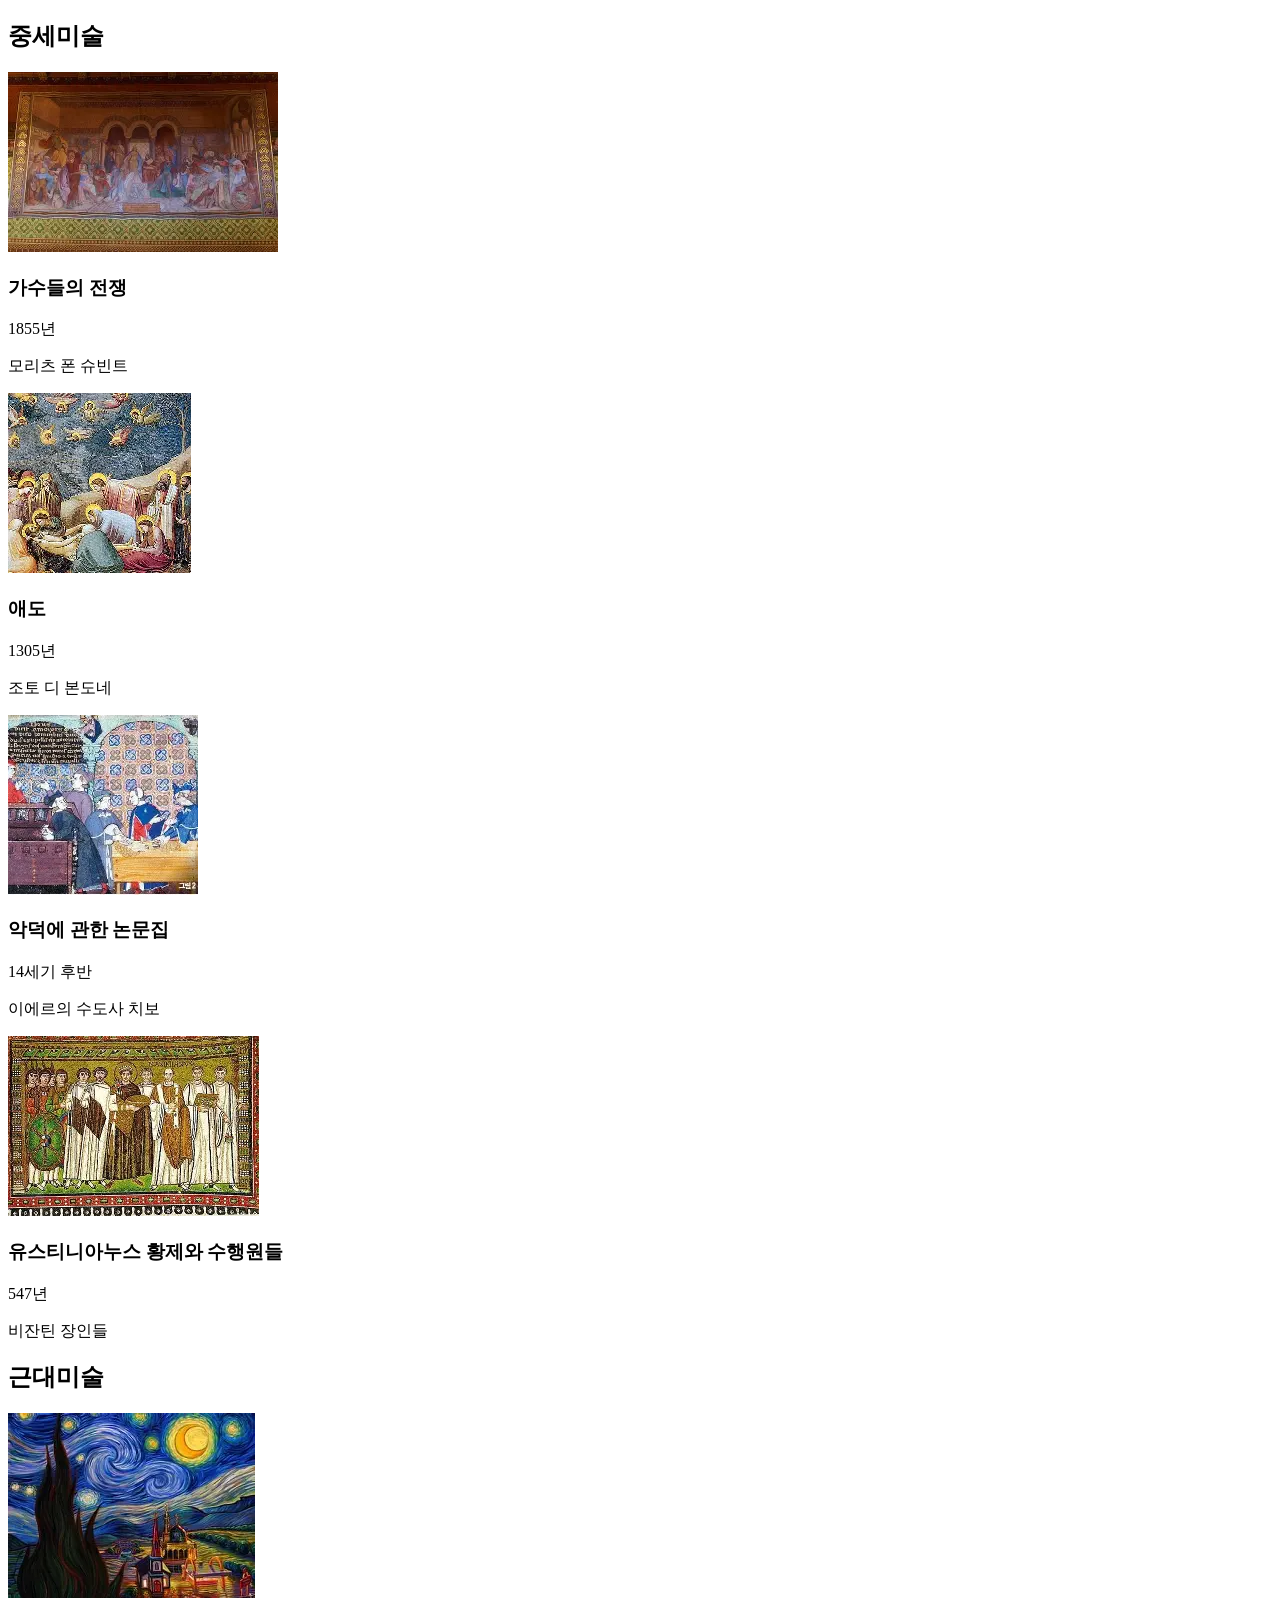
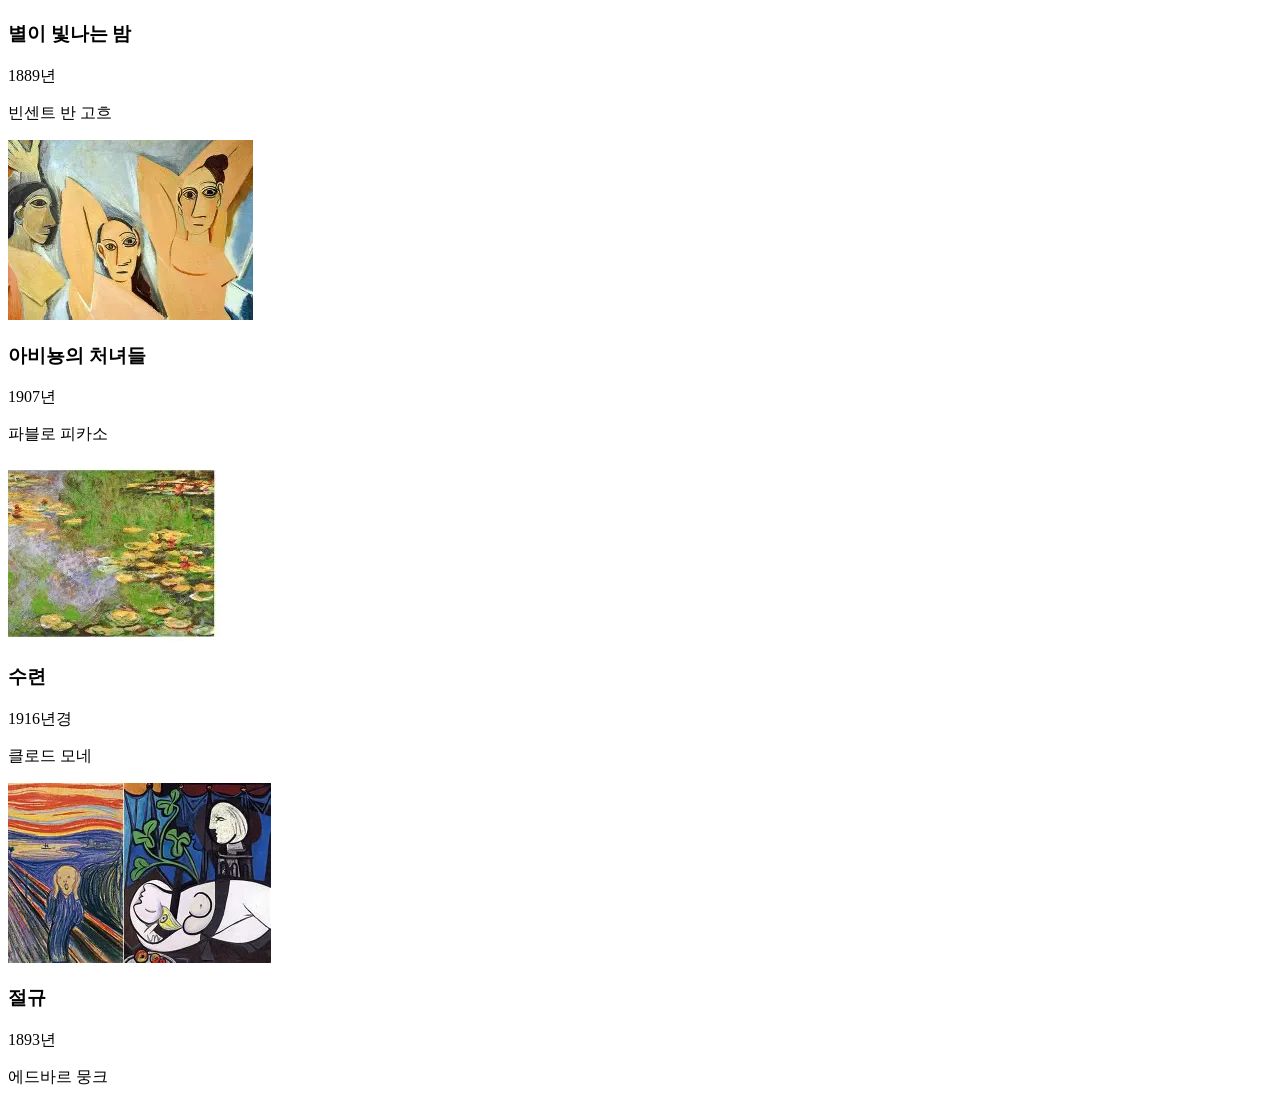
==== html/index.html @ a90b1681 "근대 미술 메뉴 갤러리 구현" ====
<!doctype html>
<html lang="ko">
  <head>
    <meta charset="UTF-8" />
    <meta name="viewport" content="width=device-width, initial-scale=1.0" />
    <title>가상 미술관</title>
    <link rel="stylesheet" href="../css/index.css" />
  </head>
  <body>
    <header></header>
    <nav></nav>
    <main>

      <!-- 중세미술 -->
    <section id="medieval" class="gallery-section">

      <h2 class="section-title">중세미술</h2>

      <div class="gallery-grid">

        <div class="art-card">
          <a href="medieval-detail.html">
            <img src="/image/가수들의전쟁.webp"
              alt="중세대표작" class="art-image">
          </a>

          <div class="art-content">
            <h3 class="art-title">가수들의 전쟁</h3>
            <p>1855년</p>
            <p>모리츠 폰 슈빈트</p>
          </div>
        </div>

        <div class="art-card">
          <img src="/image/애도.webp"
            alt="중세1" class="art-image">

          <div class="art-content">
            <h3 class="art-title">애도</h3>
            <p>1305년</p>
            <p>조토 디 본도네</p>
          </div>
        </div>

        <div class="art-card">
          <img src="/image/악덕에관한논문집.webp"
            alt="중세2" class="art-image">

          <div class="art-content">
            <h3 class="art-title">악덕에 관한 논문집</h3>
            <p>14세기 후반</p>
            <p>이에르의 수도사 치보</p>
          </div>
        </div>

        <div class="art-card">
          <img src="/image/유스티니아누스황제와수행원들.webp"
            alt="중세3" class="art-image">

          <div class="art-content">
            <h3 class="art-title">유스티니아누스 황제와 수행원들</h3>
            <p>547년</p>
            <p>비잔틴 장인들</p>
          </div>
        </div>

      </div>

    </section>

    <!-- 근대미술 -->
    <section id="modern" class="gallery-section">

  <h2 class="section-title">근대미술</h2>

  <div class="gallery-grid">

    <div class="art-card">
      <a href="modern-detail.html">
        <img src="/image/별이빛나는밤.webp"
          alt="근대대표작" class="art-image">
      </a>

      <div class="art-content">
        <h3 class="art-title">별이 빛나는 밤</h3>
        <p>1889년</p>
        <p>빈센트 반 고흐</p>
      </div>
    </div>

    <div class="art-card">
      <img src="/image/아비뇽의처녀들.webp"
        alt="근대1" class="art-image">

      <div class="art-content">
        <h3 class="art-title">아비뇽의 처녀들</h3>
        <p>1907년</p>
        <p>파블로 피카소</p>
      </div>
    </div>

    <div class="art-card">
      <img src="/image/수련.webp"
        alt="근대2" class="art-image">

      <div class="art-content">
        <h3 class="art-title">수련</h3>
        <p>1916년경</p>
        <p>클로드 모네</p>
      </div>
    </div>

    <div class="art-card">
      <img src="/image/절규.webp"
        alt="근대3" class="art-image">

      <div class="art-content">
        <h3 class="art-title">절규</h3>
        <p>1893년</p>
        <p>에드바르 뭉크</p>
      </div>
    </div>

  </div>

</section>

    </main>
    <footer></footer>
  </body>
</html>
---- css/index.css ----
/* =========================
   FOOTER
========================= */

.footer {
  background-color: #222;
  color: white;

  text-align: center;

  padding: 30px;
}

.footer-contact {
  margin-bottom: 15px;
}

.footer p {
  margin-bottom: 10px;
}

/* =========================
   RESPONSIVE
========================= */

@media (max-width: 1200px) {
  .gallery-grid {
    grid-template-columns: repeat(2, 1fr);
  }
}

@media (max-width: 768px) {
  .nav {
    flex-wrap: wrap;
  }

  .intro-content {
    flex-direction: column;
    align-items: center;
  }

  .timeline {
    flex-direction: column;
    align-items: center;
  }

  .gallery-grid {
    grid-template-columns: 1fr;
  }

  .banner-title {
    font-size: 36px;
  }

  .banner-text {
    font-size: 18px;
  }
}
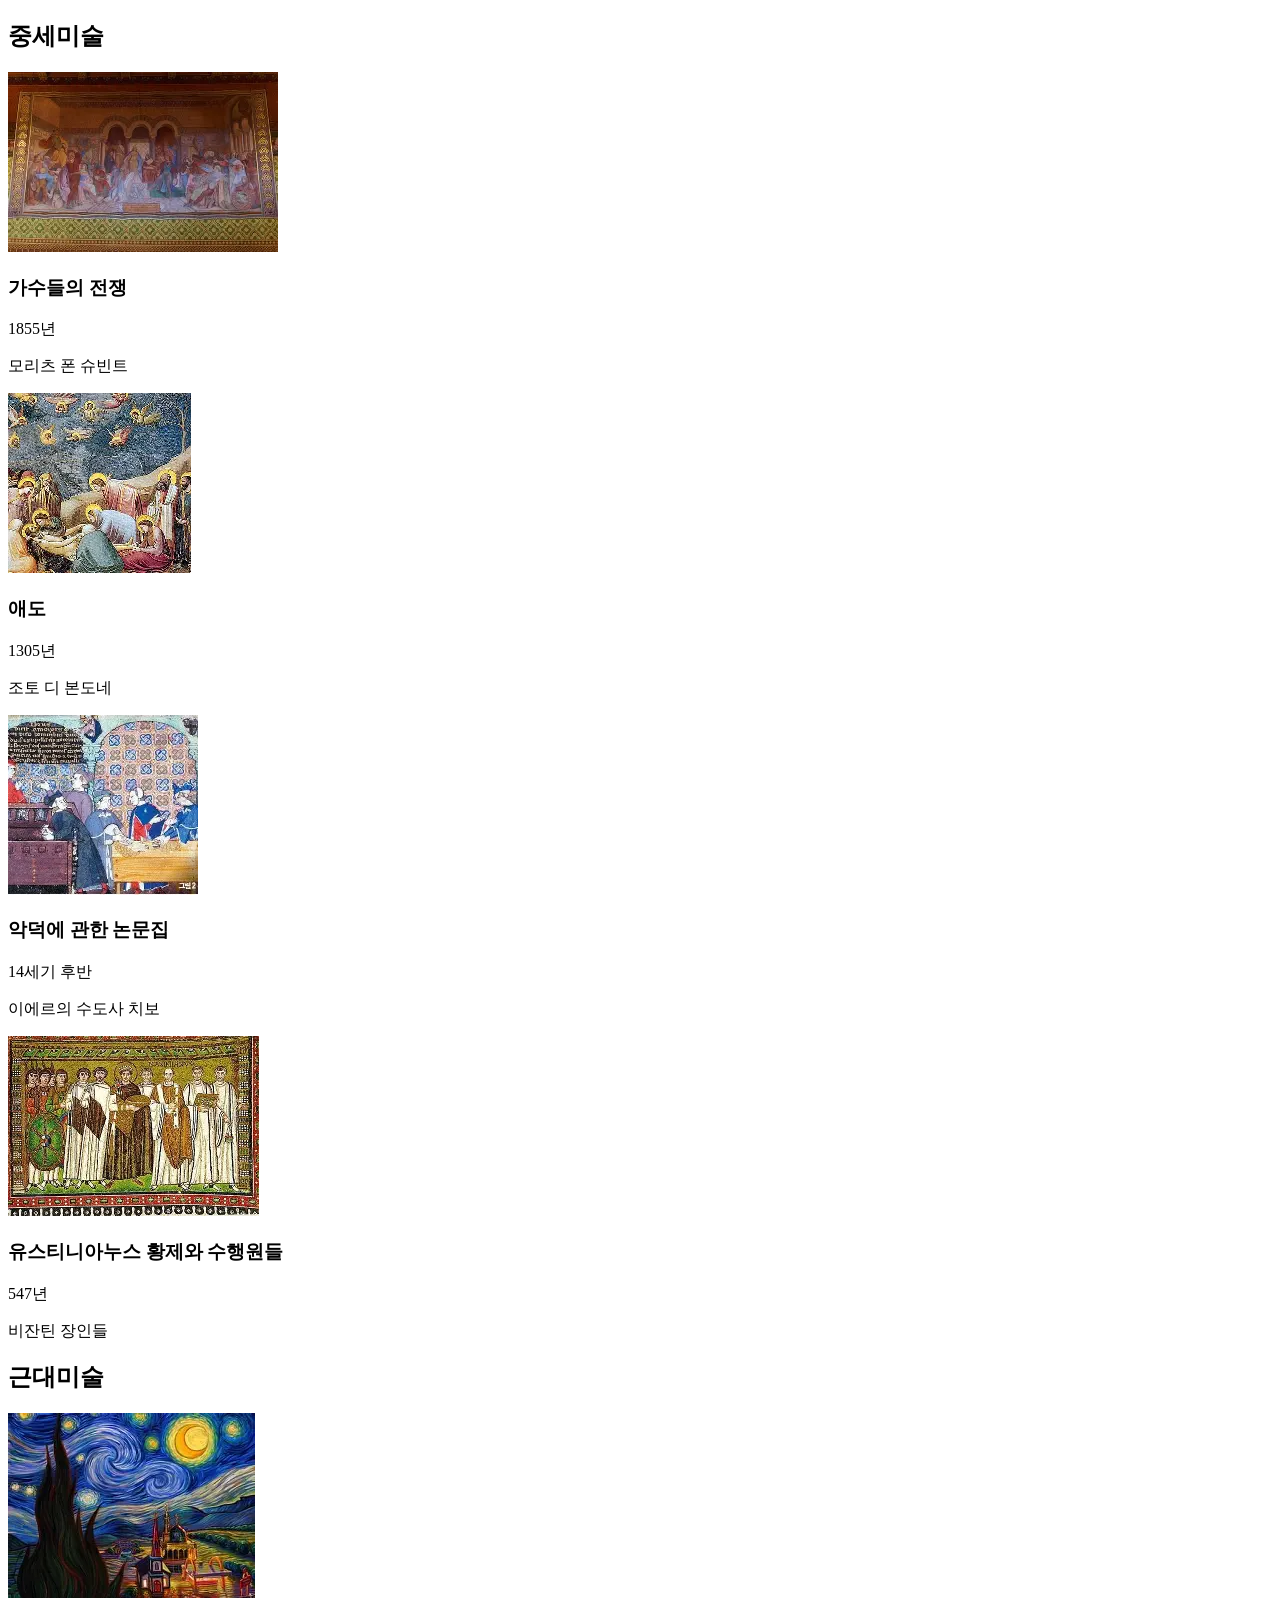
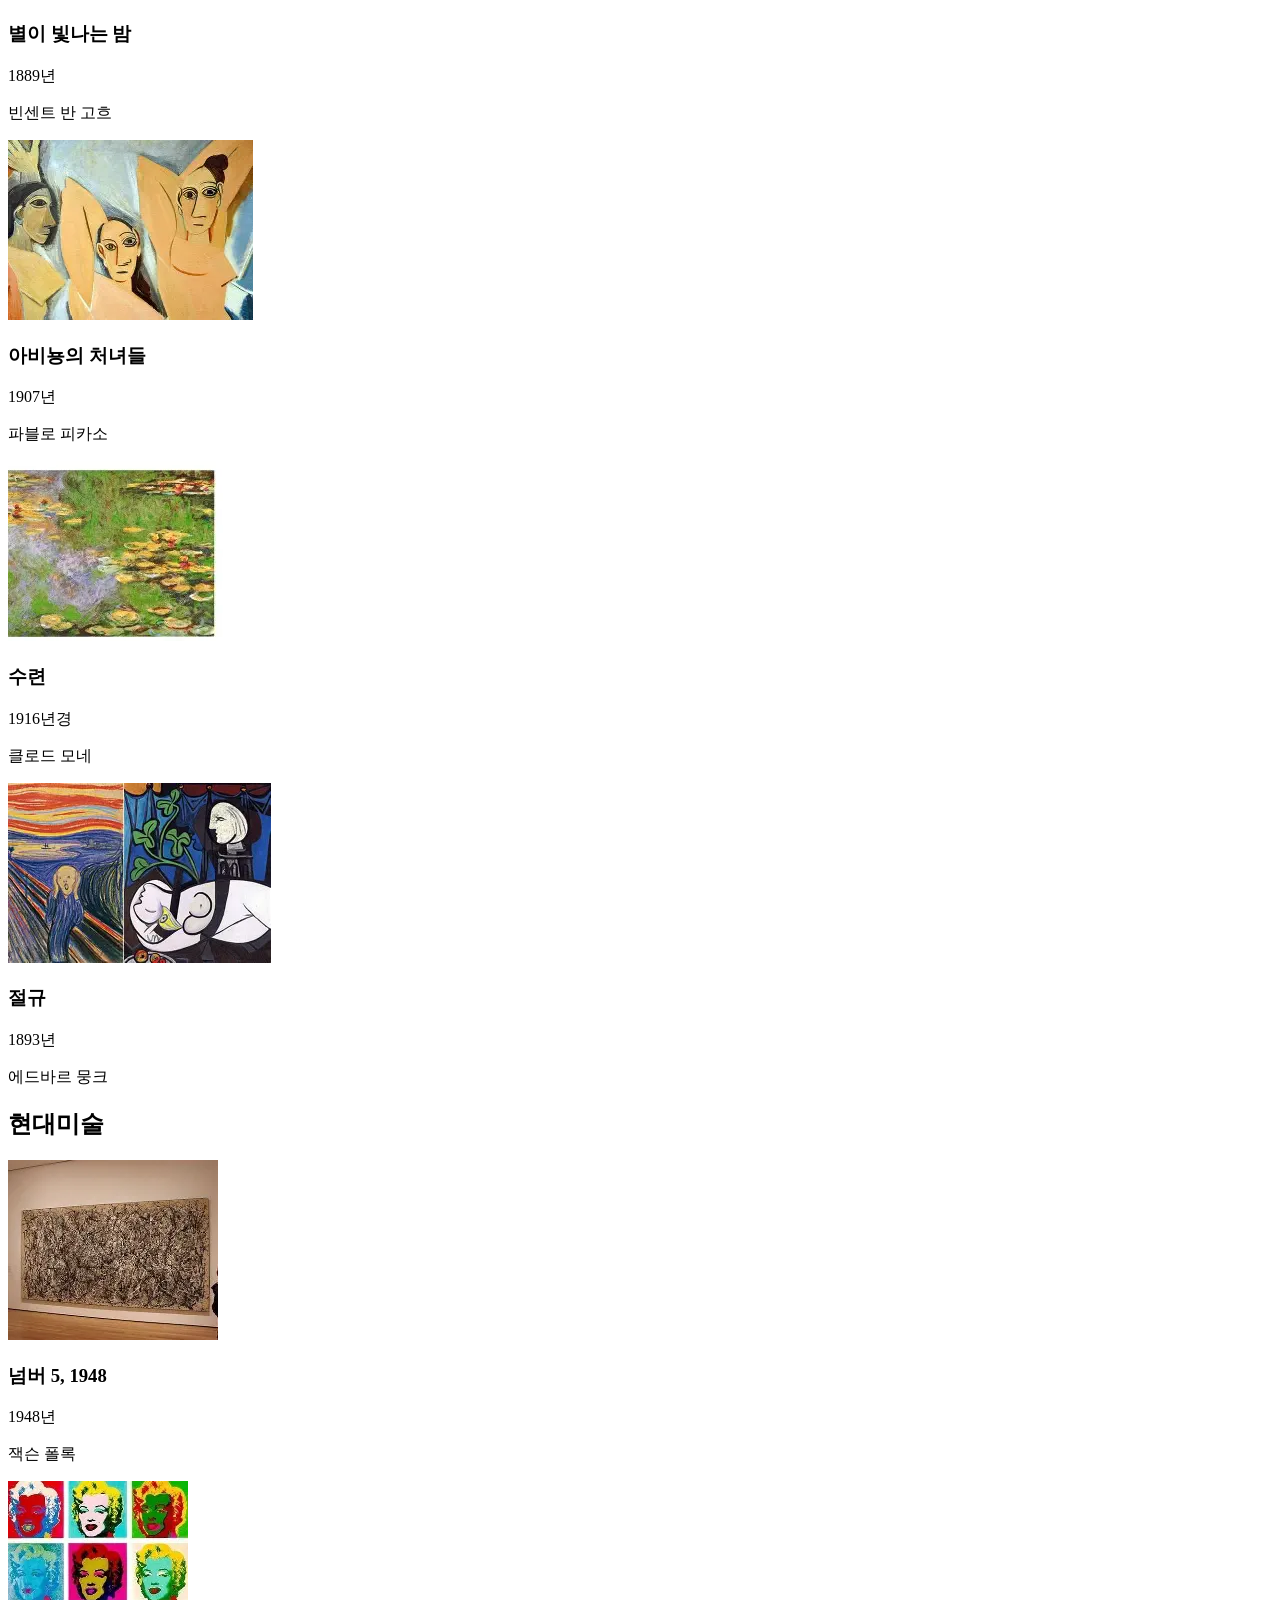
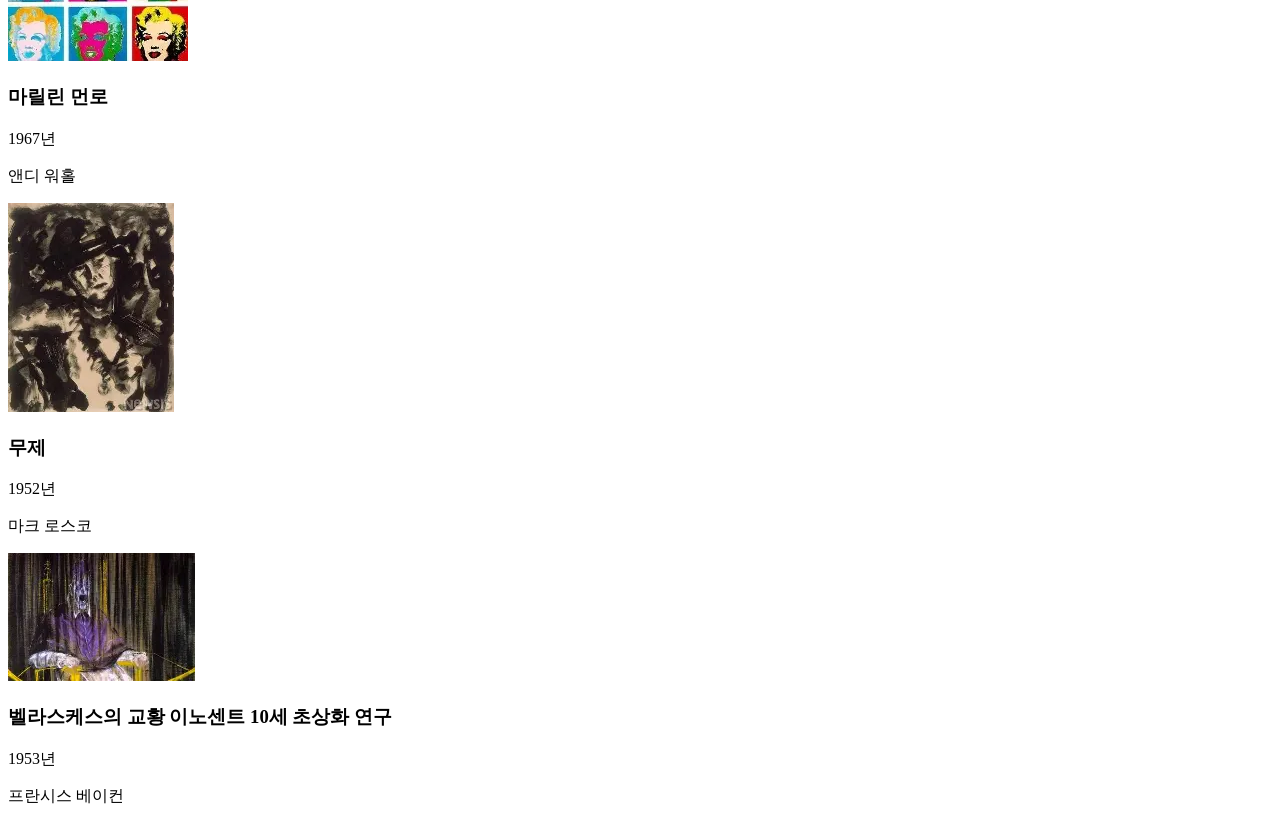
==== commit 9588cd27: "현대 미술 메뉴 갤러리 구현" ====
--- a/html/index.html
+++ b/html/index.html
@@ -1,17 +1,19 @@
 <!doctype html>
 <html lang="ko">
-  <head>
-    <meta charset="UTF-8" />
-    <meta name="viewport" content="width=device-width, initial-scale=1.0" />
-    <title>가상 미술관</title>
-    <link rel="stylesheet" href="../css/index.css" />
-  </head>
-  <body>
-    <header></header>
-    <nav></nav>
-    <main>
 
-      <!-- 중세미술 -->
+<head>
+  <meta charset="UTF-8" />
+  <meta name="viewport" content="width=device-width, initial-scale=1.0" />
+  <title>가상 미술관</title>
+  <link rel="stylesheet" href="../css/index.css" />
+</head>
+
+<body>
+  <header></header>
+  <nav></nav>
+  <main>
+
+    <!-- 중세미술 -->
     <section id="medieval" class="gallery-section">
 
       <h2 class="section-title">중세미술</h2>
@@ -20,8 +22,7 @@
 
         <div class="art-card">
           <a href="medieval-detail.html">
-            <img src="/image/가수들의전쟁.webp"
-              alt="중세대표작" class="art-image">
+            <img src="/image/가수들의전쟁.webp" alt="중세대표작" class="art-image">
           </a>
 
           <div class="art-content">
@@ -32,8 +33,7 @@
         </div>
 
         <div class="art-card">
-          <img src="/image/애도.webp"
-            alt="중세1" class="art-image">
+          <img src="/image/애도.webp" alt="중세1" class="art-image">
 
           <div class="art-content">
             <h3 class="art-title">애도</h3>
@@ -43,8 +43,7 @@
         </div>
 
         <div class="art-card">
-          <img src="/image/악덕에관한논문집.webp"
-            alt="중세2" class="art-image">
+          <img src="/image/악덕에관한논문집.webp" alt="중세2" class="art-image">
 
           <div class="art-content">
             <h3 class="art-title">악덕에 관한 논문집</h3>
@@ -54,8 +53,7 @@
         </div>
 
         <div class="art-card">
-          <img src="/image/유스티니아누스황제와수행원들.webp"
-            alt="중세3" class="art-image">
+          <img src="/image/유스티니아누스황제와수행원들.webp" alt="중세3" class="art-image">
 
           <div class="art-content">
             <h3 class="art-title">유스티니아누스 황제와 수행원들</h3>
@@ -71,61 +69,112 @@
     <!-- 근대미술 -->
     <section id="modern" class="gallery-section">
 
-  <h2 class="section-title">근대미술</h2>
+      <h2 class="section-title">근대미술</h2>
 
-  <div class="gallery-grid">
+      <div class="gallery-grid">
 
-    <div class="art-card">
-      <a href="modern-detail.html">
-        <img src="/image/별이빛나는밤.webp"
-          alt="근대대표작" class="art-image">
-      </a>
+        <div class="art-card">
+          <a href="modern-detail.html">
+            <img src="/image/별이빛나는밤.webp" alt="근대대표작" class="art-image">
+          </a>
 
-      <div class="art-content">
-        <h3 class="art-title">별이 빛나는 밤</h3>
-        <p>1889년</p>
-        <p>빈센트 반 고흐</p>
+          <div class="art-content">
+            <h3 class="art-title">별이 빛나는 밤</h3>
+            <p>1889년</p>
+            <p>빈센트 반 고흐</p>
+          </div>
+        </div>
+
+        <div class="art-card">
+          <img src="/image/아비뇽의처녀들.webp" alt="근대1" class="art-image">
+
+          <div class="art-content">
+            <h3 class="art-title">아비뇽의 처녀들</h3>
+            <p>1907년</p>
+            <p>파블로 피카소</p>
+          </div>
+        </div>
+
+        <div class="art-card">
+          <img src="/image/수련.webp" alt="근대2" class="art-image">
+
+          <div class="art-content">
+            <h3 class="art-title">수련</h3>
+            <p>1916년경</p>
+            <p>클로드 모네</p>
+          </div>
+        </div>
+
+        <div class="art-card">
+          <img src="/image/절규.webp" alt="근대3" class="art-image">
+
+          <div class="art-content">
+            <h3 class="art-title">절규</h3>
+            <p>1893년</p>
+            <p>에드바르 뭉크</p>
+          </div>
+        </div>
+
       </div>
-    </div>
 
-    <div class="art-card">
-      <img src="/image/아비뇽의처녀들.webp"
-        alt="근대1" class="art-image">
+    </section>
 
-      <div class="art-content">
-        <h3 class="art-title">아비뇽의 처녀들</h3>
-        <p>1907년</p>
-        <p>파블로 피카소</p>
+    <!-- 현대미술 -->
+    <section id="contemporary" class="gallery-section">
+
+      <h2 class="section-title">현대미술</h2>
+
+      <div class="gallery-grid">
+
+        <div class="art-card">
+          <a href="contemporary-detail.html">
+            <img src="/image/넘버5,1948.webp" alt="현대대표작" class="art-image">
+          </a>
+
+          <div class="art-content">
+            <h3 class="art-title">넘버 5, 1948</h3>
+            <p>1948년</p>
+            <p>잭슨 폴록</p>
+          </div>
+        </div>
+
+        <div class="art-card">
+          <img src="/image/마릴린먼로.webp" alt="현대1" class="art-image">
+
+          <div class="art-content">
+            <h3 class="art-title">마릴린 먼로</h3>
+            <p>1967년</p>
+            <p>앤디 워홀</p>
+          </div>
+        </div>
+
+        <div class="art-card">
+          <img src="/image/무제.webp" alt="현대2" class="art-image">
+
+          <div class="art-content">
+            <h3 class="art-title">무제</h3>
+            <p>1952년</p>
+            <p>마크 로스코</p>
+          </div>
+        </div>
+
+        <div class="art-card">
+          <img src="/image/벨라스케스의교황이노센트10세초상화연구.webp" alt="현대3" class="art-image">
+
+          <div class="art-content">
+            <h3 class="art-title">
+              벨라스케스의 교황 이노센트 10세 초상화 연구
+            </h3>
+            <p>1953년</p>
+            <p>프란시스 베이컨</p>
+          </div>
+        </div>
       </div>
-    </div>
 
-    <div class="art-card">
-      <img src="/image/수련.webp"
-        alt="근대2" class="art-image">
+    </section>
 
-      <div class="art-content">
-        <h3 class="art-title">수련</h3>
-        <p>1916년경</p>
-        <p>클로드 모네</p>
-      </div>
-    </div>
+  </main>
+  <footer></footer>
+</body>
 
-    <div class="art-card">
-      <img src="/image/절규.webp"
-        alt="근대3" class="art-image">
-
-      <div class="art-content">
-        <h3 class="art-title">절규</h3>
-        <p>1893년</p>
-        <p>에드바르 뭉크</p>
-      </div>
-    </div>
-
-  </div>
-
-</section>
-
-    </main>
-    <footer></footer>
-  </body>
-</html>
+</html>
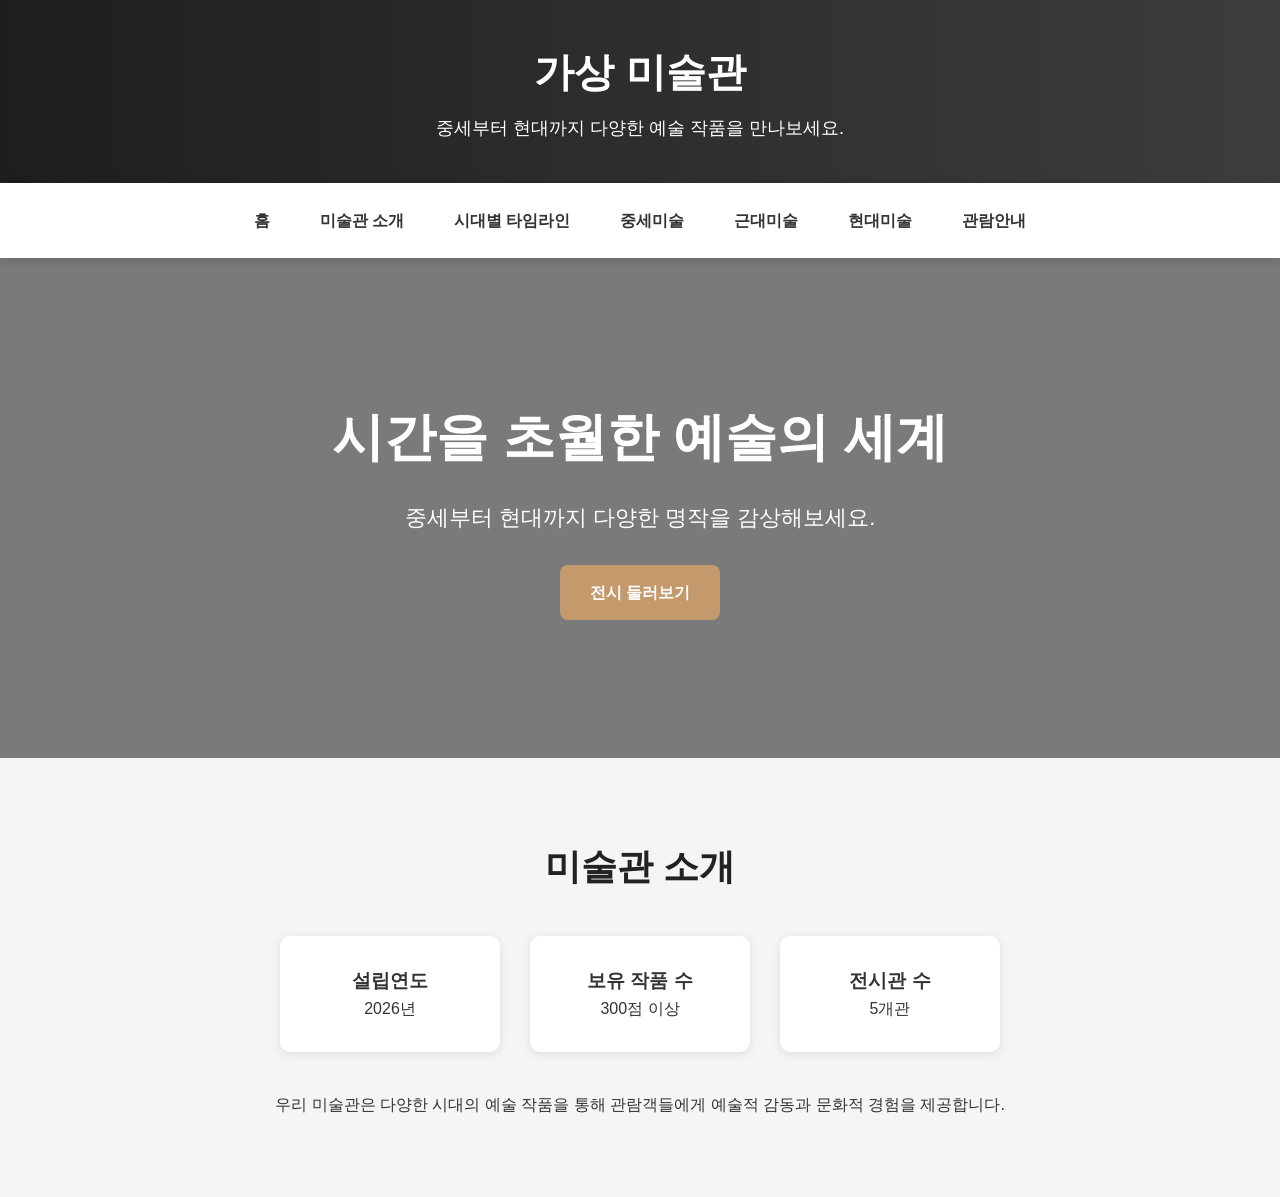
==== commit 2389e8cb: "Merge branch 'feature/banner-intro'" ====
--- a/html/index.html
+++ b/html/index.html
@@ -1,180 +1,69 @@
 <!doctype html>
 <html lang="ko">
+  <head>
+    <meta charset="UTF-8" />
+    <meta name="viewport" content="width=device-width, initial-scale=1.0" />
+    <title>가상 미술관</title>
+    <link rel="stylesheet" href="../css/index.css" />
+  </head>
+  <body>
+    <!-- 헤더 -->
+    <header id="home" class="header">
+      <h1>가상 미술관</h1>
+      <p>중세부터 현대까지 다양한 예술 작품을 만나보세요.</p>
+    </header>
 
-<head>
-  <meta charset="UTF-8" />
-  <meta name="viewport" content="width=device-width, initial-scale=1.0" />
-  <title>가상 미술관</title>
-  <link rel="stylesheet" href="../css/index.css" />
-</head>
+    <!-- 메뉴 -->
+    <nav class="nav">
+      <a href="#home">홈</a>
+      <a href="#intro">미술관 소개</a>
+      <a href="#timeline">시대별 타임라인</a>
+      <a href="#medieval">중세미술</a>
+      <a href="#modern">근대미술</a>
+      <a href="#contemporary">현대미술</a>
+      <a href="#visitor-info">관람안내</a>
+    </nav>
+    <main>
+      <!-- 배너 -->
+      <section class="banner">
+        <div class="banner-content">
+          <h2 class="banner-title">시간을 초월한 예술의 세계</h2>
 
-<body>
-  <header></header>
-  <nav></nav>
-  <main>
+          <p class="banner-text">
+            중세부터 현대까지 다양한 명작을 감상해보세요.
+          </p>
 
-    <!-- 중세미술 -->
-    <section id="medieval" class="gallery-section">
+          <a href="#medieval" class="banner-btn"> 전시 둘러보기 </a>
+        </div>
+      </section>
 
-      <h2 class="section-title">중세미술</h2>
+      <!-- 미술관 소개 -->
+      <section id="intro" class="intro-section">
+        <h2 class="section-title">미술관 소개</h2>
 
-      <div class="gallery-grid">
+        <div class="intro-content">
+          <div class="intro-card">
+            <h3>설립연도</h3>
+            <p>2026년</p>
+          </div>
 
-        <div class="art-card">
-          <a href="medieval-detail.html">
-            <img src="/image/가수들의전쟁.webp" alt="중세대표작" class="art-image">
-          </a>
+          <div class="intro-card">
+            <h3>보유 작품 수</h3>
+            <p>300점 이상</p>
+          </div>
 
-          <div class="art-content">
-            <h3 class="art-title">가수들의 전쟁</h3>
-            <p>1855년</p>
-            <p>모리츠 폰 슈빈트</p>
+          <div class="intro-card">
+            <h3>전시관 수</h3>
+            <p>5개관</p>
           </div>
         </div>
 
-        <div class="art-card">
-          <img src="/image/애도.webp" alt="중세1" class="art-image">
-
-          <div class="art-content">
-            <h3 class="art-title">애도</h3>
-            <p>1305년</p>
-            <p>조토 디 본도네</p>
-          </div>
-        </div>
-
-        <div class="art-card">
-          <img src="/image/악덕에관한논문집.webp" alt="중세2" class="art-image">
-
-          <div class="art-content">
-            <h3 class="art-title">악덕에 관한 논문집</h3>
-            <p>14세기 후반</p>
-            <p>이에르의 수도사 치보</p>
-          </div>
-        </div>
-
-        <div class="art-card">
-          <img src="/image/유스티니아누스황제와수행원들.webp" alt="중세3" class="art-image">
-
-          <div class="art-content">
-            <h3 class="art-title">유스티니아누스 황제와 수행원들</h3>
-            <p>547년</p>
-            <p>비잔틴 장인들</p>
-          </div>
-        </div>
-
-      </div>
-
-    </section>
-
-    <!-- 근대미술 -->
-    <section id="modern" class="gallery-section">
-
-      <h2 class="section-title">근대미술</h2>
-
-      <div class="gallery-grid">
-
-        <div class="art-card">
-          <a href="modern-detail.html">
-            <img src="/image/별이빛나는밤.webp" alt="근대대표작" class="art-image">
-          </a>
-
-          <div class="art-content">
-            <h3 class="art-title">별이 빛나는 밤</h3>
-            <p>1889년</p>
-            <p>빈센트 반 고흐</p>
-          </div>
-        </div>
-
-        <div class="art-card">
-          <img src="/image/아비뇽의처녀들.webp" alt="근대1" class="art-image">
-
-          <div class="art-content">
-            <h3 class="art-title">아비뇽의 처녀들</h3>
-            <p>1907년</p>
-            <p>파블로 피카소</p>
-          </div>
-        </div>
-
-        <div class="art-card">
-          <img src="/image/수련.webp" alt="근대2" class="art-image">
-
-          <div class="art-content">
-            <h3 class="art-title">수련</h3>
-            <p>1916년경</p>
-            <p>클로드 모네</p>
-          </div>
-        </div>
-
-        <div class="art-card">
-          <img src="/image/절규.webp" alt="근대3" class="art-image">
-
-          <div class="art-content">
-            <h3 class="art-title">절규</h3>
-            <p>1893년</p>
-            <p>에드바르 뭉크</p>
-          </div>
-        </div>
-
-      </div>
-
-    </section>
-
-    <!-- 현대미술 -->
-    <section id="contemporary" class="gallery-section">
-
-      <h2 class="section-title">현대미술</h2>
-
-      <div class="gallery-grid">
-
-        <div class="art-card">
-          <a href="contemporary-detail.html">
-            <img src="/image/넘버5,1948.webp" alt="현대대표작" class="art-image">
-          </a>
-
-          <div class="art-content">
-            <h3 class="art-title">넘버 5, 1948</h3>
-            <p>1948년</p>
-            <p>잭슨 폴록</p>
-          </div>
-        </div>
-
-        <div class="art-card">
-          <img src="/image/마릴린먼로.webp" alt="현대1" class="art-image">
-
-          <div class="art-content">
-            <h3 class="art-title">마릴린 먼로</h3>
-            <p>1967년</p>
-            <p>앤디 워홀</p>
-          </div>
-        </div>
-
-        <div class="art-card">
-          <img src="/image/무제.webp" alt="현대2" class="art-image">
-
-          <div class="art-content">
-            <h3 class="art-title">무제</h3>
-            <p>1952년</p>
-            <p>마크 로스코</p>
-          </div>
-        </div>
-
-        <div class="art-card">
-          <img src="/image/벨라스케스의교황이노센트10세초상화연구.webp" alt="현대3" class="art-image">
-
-          <div class="art-content">
-            <h3 class="art-title">
-              벨라스케스의 교황 이노센트 10세 초상화 연구
-            </h3>
-            <p>1953년</p>
-            <p>프란시스 베이컨</p>
-          </div>
-        </div>
-      </div>
-
-    </section>
-
-  </main>
-  <footer></footer>
-</body>
-
-</html>+        <p>
+          우리 미술관은 다양한 시대의 예술 작품을 통해 관람객들에게 예술적
+          감동과 문화적 경험을 제공합니다.
+        </p>
+      </section>
+    </main>
+    <footer></footer>
+  </body>
+</html>
--- a/css/index.css
+++ b/css/index.css
@@ -1,58 +1,178 @@
+/* 전체 초기화 */
+* {
+  margin: 0;
+  padding: 0;
+  box-sizing: border-box;
+}
+
+/* 부드러운 이동 */
+html {
+  scroll-behavior: smooth;
+}
+
+body {
+  font-family: "맑은 고딕", sans-serif;
+  background-color: #f5f5f5;
+  color: #333;
+  line-height: 1.6;
+}
+
 /* =========================
-   FOOTER
+   HEADER
 ========================= */
 
-.footer {
-  background-color: #222;
+.header {
+  background: linear-gradient(to right, #1e1e1e, #3d3d3d);
   color: white;
+  text-align: center;
+  padding: 40px 20px;
+}
+
+.header h1 {
+  font-size: 40px;
+  margin-bottom: 10px;
+}
+
+.header p {
+  font-size: 18px;
+}
+
+/* =========================
+   NAV
+========================= */
+
+.nav {
+  position: sticky;
+  top: 0;
+  z-index: 1000;
+
+  display: flex;
+  justify-content: center;
+  gap: 20px;
+
+  background-color: #ffffff;
+  padding: 15px;
+
+  box-shadow: 0 2px 10px rgba(0, 0, 0, 0.15);
+}
+
+.nav a {
+  text-decoration: none;
+  color: #333;
+  font-weight: bold;
+  padding: 10px 15px;
+  border-radius: 6px;
+}
+
+/* =========================
+   BANNER
+========================= */
+
+.banner {
+  height: 500px;
+
+  background-image: url("https://images.unsplash.com/photo-1545239351-1141bd82e8a6");
+  background-size: cover;
+  background-position: center;
+
+  position: relative;
+
+  display: flex;
+  justify-content: center;
+  align-items: center;
+}
+
+.banner::before {
+  content: "";
+
+  position: absolute;
+  inset: 0;
+
+  background-color: rgba(0, 0, 0, 0.5);
+}
+
+.banner-content {
+  position: relative;
+  z-index: 1;
+
+  text-align: center;
+  color: white;
+}
+
+.banner-title {
+  font-size: 52px;
+  margin-bottom: 20px;
+}
+
+.banner-text {
+  font-size: 22px;
+  margin-bottom: 30px;
+}
+
+.banner-btn {
+  display: inline-block;
+
+  text-decoration: none;
+
+  background-color: #c49a6c;
+  color: white;
+
+  padding: 15px 30px;
+
+  border-radius: 8px;
+  font-weight: bold;
+
+  transition: 0.3s;
+}
+
+.nav a:hover {
+  background-color: #333;
+  color: white;
+}
+.banner-btn:hover {
+  background-color: #a67c52;
+}
+
+/* =========================
+   SECTION
+========================= */
+
+section {
+  padding: 80px 10%;
+}
+
+.section-title {
+  text-align: center;
+  font-size: 36px;
+  margin-bottom: 40px;
+  color: #222;
+}
+
+/* =========================
+   INTRO
+========================= */
+
+.intro-content {
+  display: flex;
+  justify-content: center;
+  gap: 30px;
+  margin-bottom: 40px;
+}
+
+.intro-card {
+  background: white;
+  padding: 30px;
+  width: 220px;
 
   text-align: center;
 
-  padding: 30px;
+  border-radius: 10px;
+
+  box-shadow: 0 2px 10px rgba(0, 0, 0, 0.1);
 }
 
-.footer-contact {
-  margin-bottom: 15px;
+.intro-section p {
+  text-align: center;
+  max-width: 900px;
+  margin: auto;
 }
-
-.footer p {
-  margin-bottom: 10px;
-}
-
-/* =========================
-   RESPONSIVE
-========================= */
-
-@media (max-width: 1200px) {
-  .gallery-grid {
-    grid-template-columns: repeat(2, 1fr);
-  }
-}
-
-@media (max-width: 768px) {
-  .nav {
-    flex-wrap: wrap;
-  }
-
-  .intro-content {
-    flex-direction: column;
-    align-items: center;
-  }
-
-  .timeline {
-    flex-direction: column;
-    align-items: center;
-  }
-
-  .gallery-grid {
-    grid-template-columns: 1fr;
-  }
-
-  .banner-title {
-    font-size: 36px;
-  }
-
-  .banner-text {
-    font-size: 18px;
-  }
-}
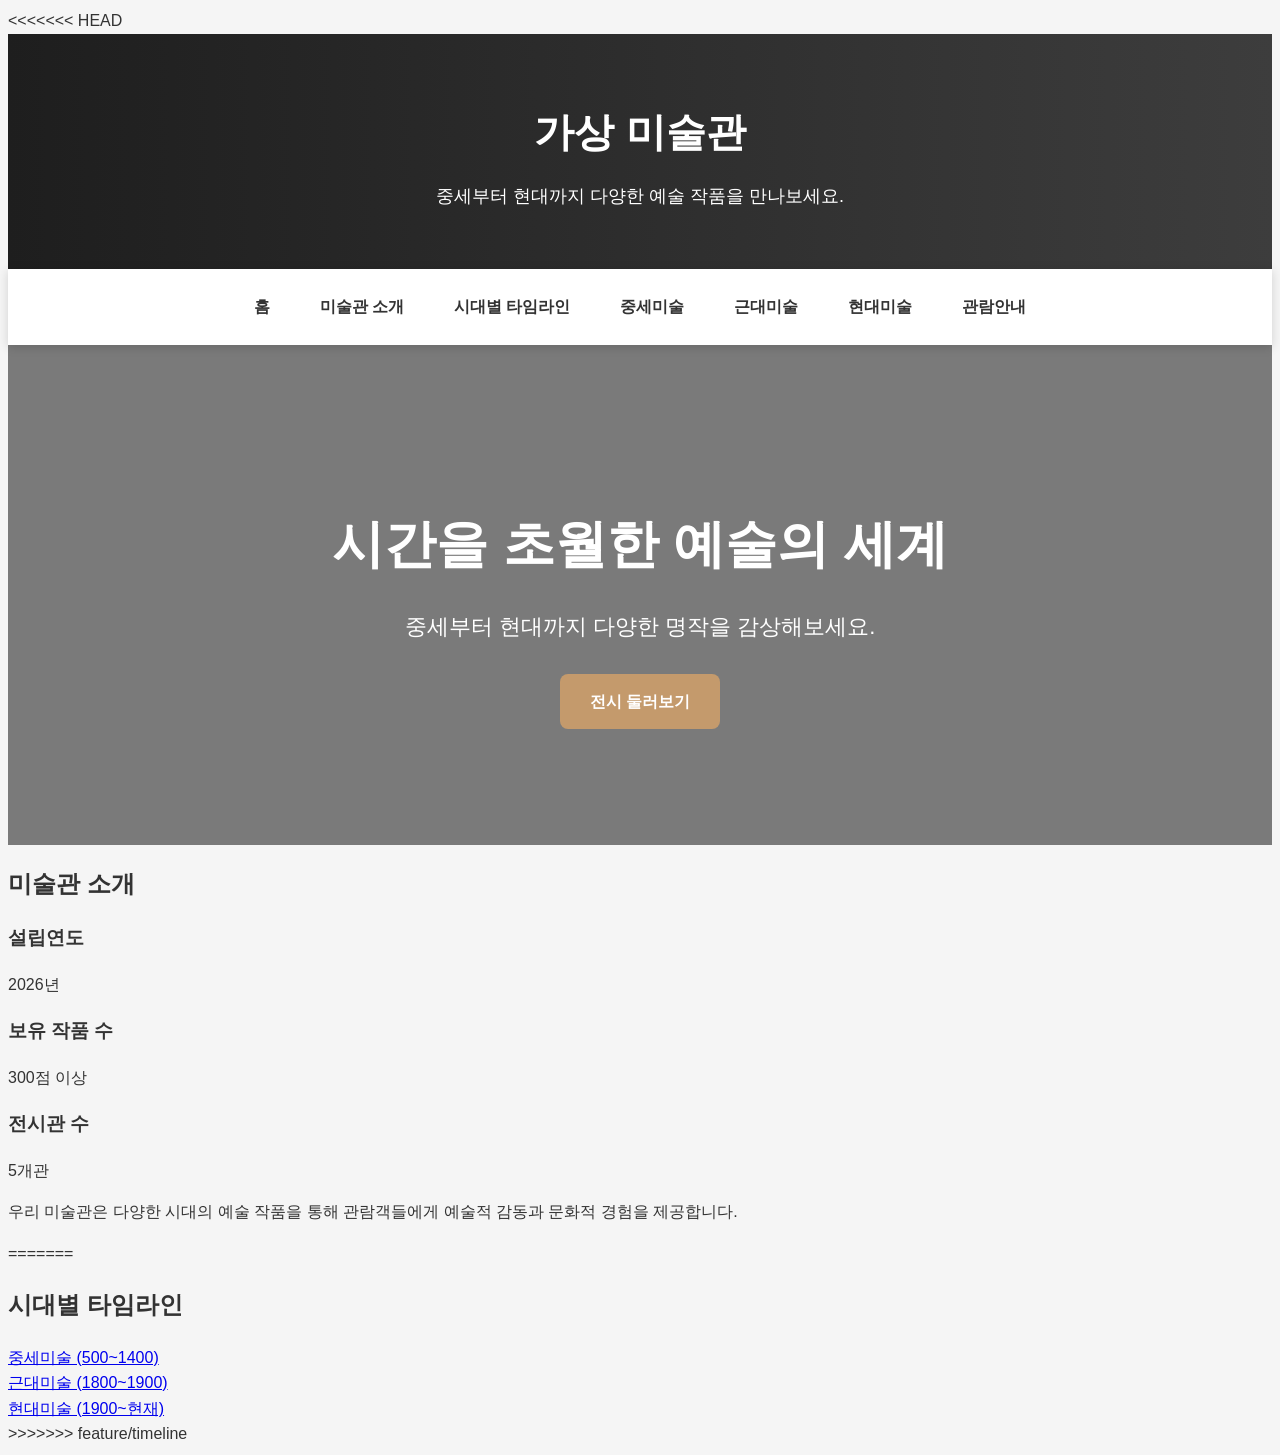
==== commit 5cd905c5: "Merge branch 'feature/timeline'" ====
--- a/html/index.html
+++ b/html/index.html
@@ -7,6 +7,7 @@
     <link rel="stylesheet" href="../css/index.css" />
   </head>
   <body>
+<<<<<<< HEAD
     <!-- 헤더 -->
     <header id="home" class="header">
       <h1>가상 미술관</h1>
@@ -62,6 +63,28 @@
           우리 미술관은 다양한 시대의 예술 작품을 통해 관람객들에게 예술적
           감동과 문화적 경험을 제공합니다.
         </p>
+=======
+    <header></header>
+    <nav></nav>
+    <main>
+      <!-- 타임라인 -->
+      <section id="timeline">
+        <h2 class="section-title">시대별 타임라인</h2>
+
+        <div class="timeline">
+          <div class="timeline-item">
+            <a href="#medieval"> 중세미술 (500~1400) </a>
+          </div>
+
+          <div class="timeline-item">
+            <a href="#modern"> 근대미술 (1800~1900) </a>
+          </div>
+
+          <div class="timeline-item">
+            <a href="#contemporary"> 현대미술 (1900~현재) </a>
+          </div>
+        </div>
+>>>>>>> feature/timeline
       </section>
     </main>
     <footer></footer>
--- a/css/index.css
+++ b/css/index.css
@@ -1,3 +1,4 @@
+<<<<<<< HEAD
 /* 전체 초기화 */
 * {
   margin: 0;
@@ -121,10 +122,32 @@
 
   border-radius: 8px;
   font-weight: bold;
+=======
+/* =========================
+   TIMELINE
+========================= */
+
+.timeline {
+  display: flex;
+  justify-content: center;
+  gap: 30px;
+}
+
+.timeline-item a {
+  text-decoration: none;
+
+  color: white;
+  background-color: #444;
+
+  padding: 20px 25px;
+
+  border-radius: 10px;
+>>>>>>> feature/timeline
 
   transition: 0.3s;
 }
 
+<<<<<<< HEAD
 .nav a:hover {
   background-color: #333;
   color: white;
@@ -175,4 +198,8 @@
   text-align: center;
   max-width: 900px;
   margin: auto;
-}
+=======
+.timeline-item a:hover {
+  background-color: #c49a6c;
+>>>>>>> feature/timeline
+}
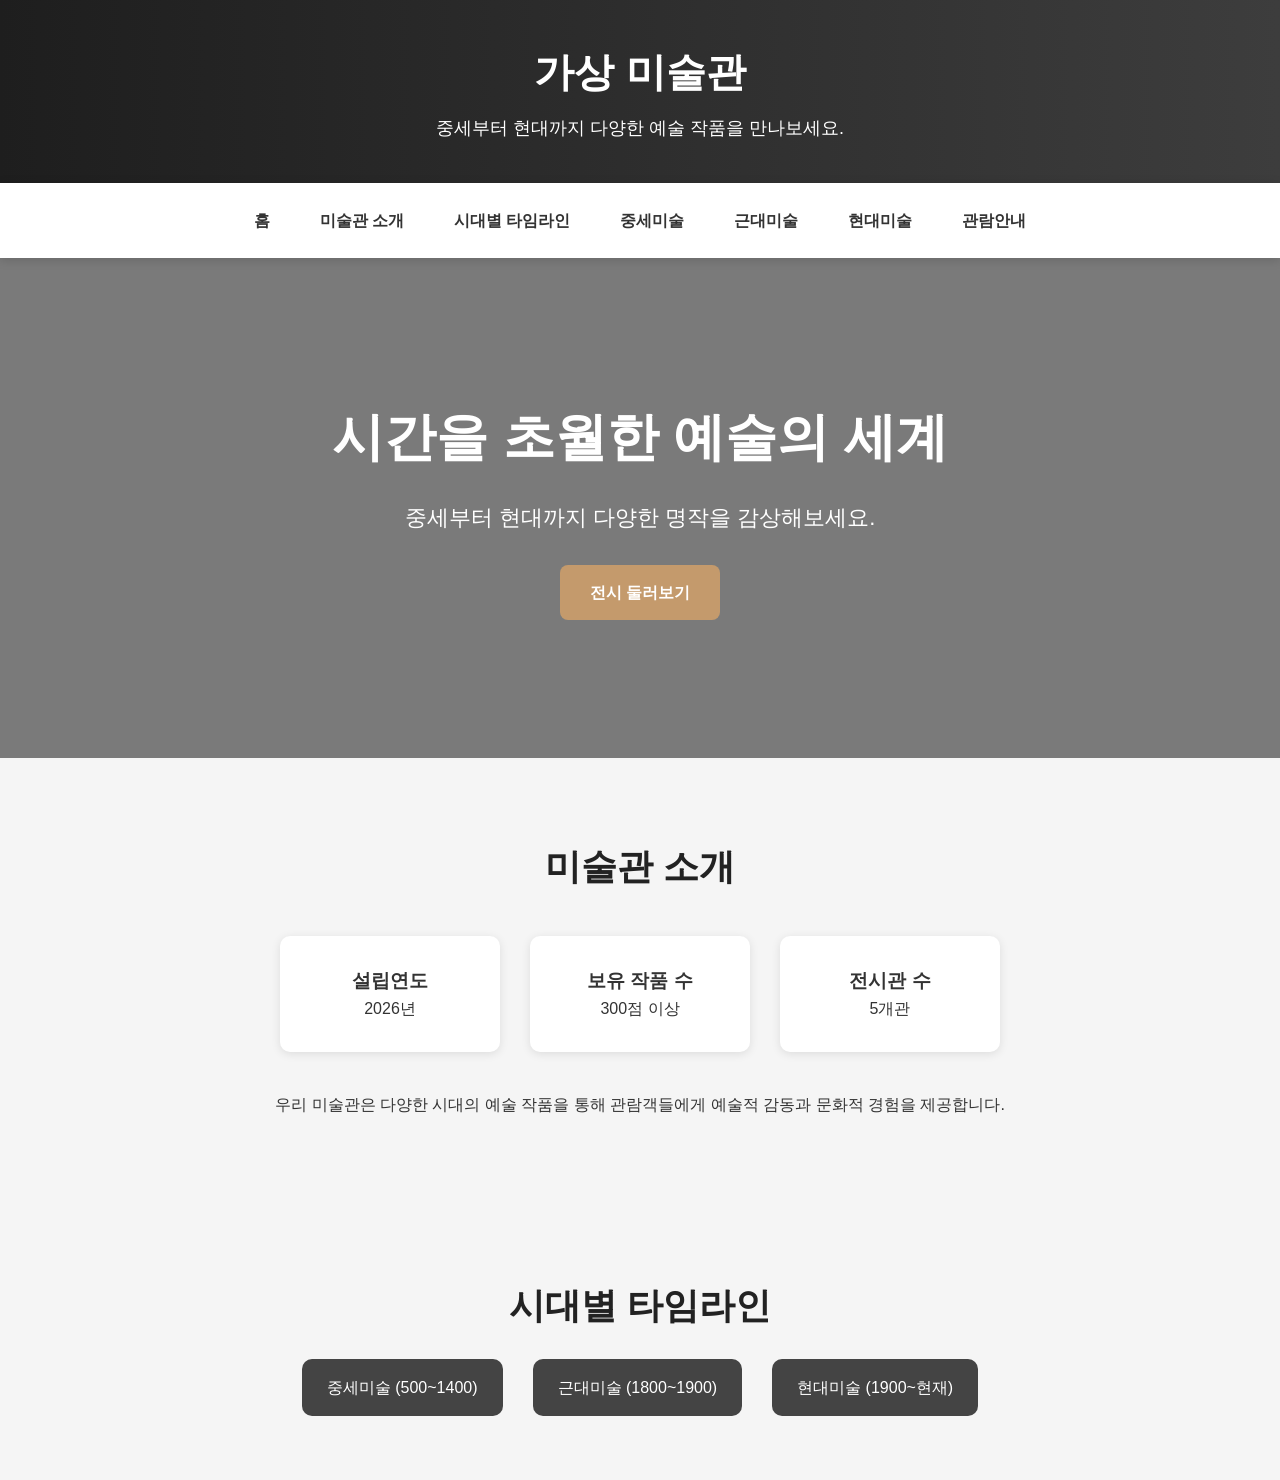
==== commit f6ad10fd: "fix: merge conflict resolved" ====
--- a/html/index.html
+++ b/html/index.html
@@ -7,7 +7,6 @@
     <link rel="stylesheet" href="../css/index.css" />
   </head>
   <body>
-<<<<<<< HEAD
     <!-- 헤더 -->
     <header id="home" class="header">
       <h1>가상 미술관</h1>
@@ -63,10 +62,7 @@
           우리 미술관은 다양한 시대의 예술 작품을 통해 관람객들에게 예술적
           감동과 문화적 경험을 제공합니다.
         </p>
-=======
-    <header></header>
-    <nav></nav>
-    <main>
+      </section>
       <!-- 타임라인 -->
       <section id="timeline">
         <h2 class="section-title">시대별 타임라인</h2>
@@ -84,7 +80,6 @@
             <a href="#contemporary"> 현대미술 (1900~현재) </a>
           </div>
         </div>
->>>>>>> feature/timeline
       </section>
     </main>
     <footer></footer>
--- a/css/index.css
+++ b/css/index.css
@@ -1,4 +1,3 @@
-<<<<<<< HEAD
 /* 전체 초기화 */
 * {
   margin: 0;
@@ -122,7 +121,7 @@
 
   border-radius: 8px;
   font-weight: bold;
-=======
+}
 /* =========================
    TIMELINE
 ========================= */
@@ -142,12 +141,10 @@
   padding: 20px 25px;
 
   border-radius: 10px;
->>>>>>> feature/timeline
 
   transition: 0.3s;
 }
 
-<<<<<<< HEAD
 .nav a:hover {
   background-color: #333;
   color: white;
@@ -198,8 +195,7 @@
   text-align: center;
   max-width: 900px;
   margin: auto;
-=======
+}
 .timeline-item a:hover {
   background-color: #c49a6c;
->>>>>>> feature/timeline
-}
+}
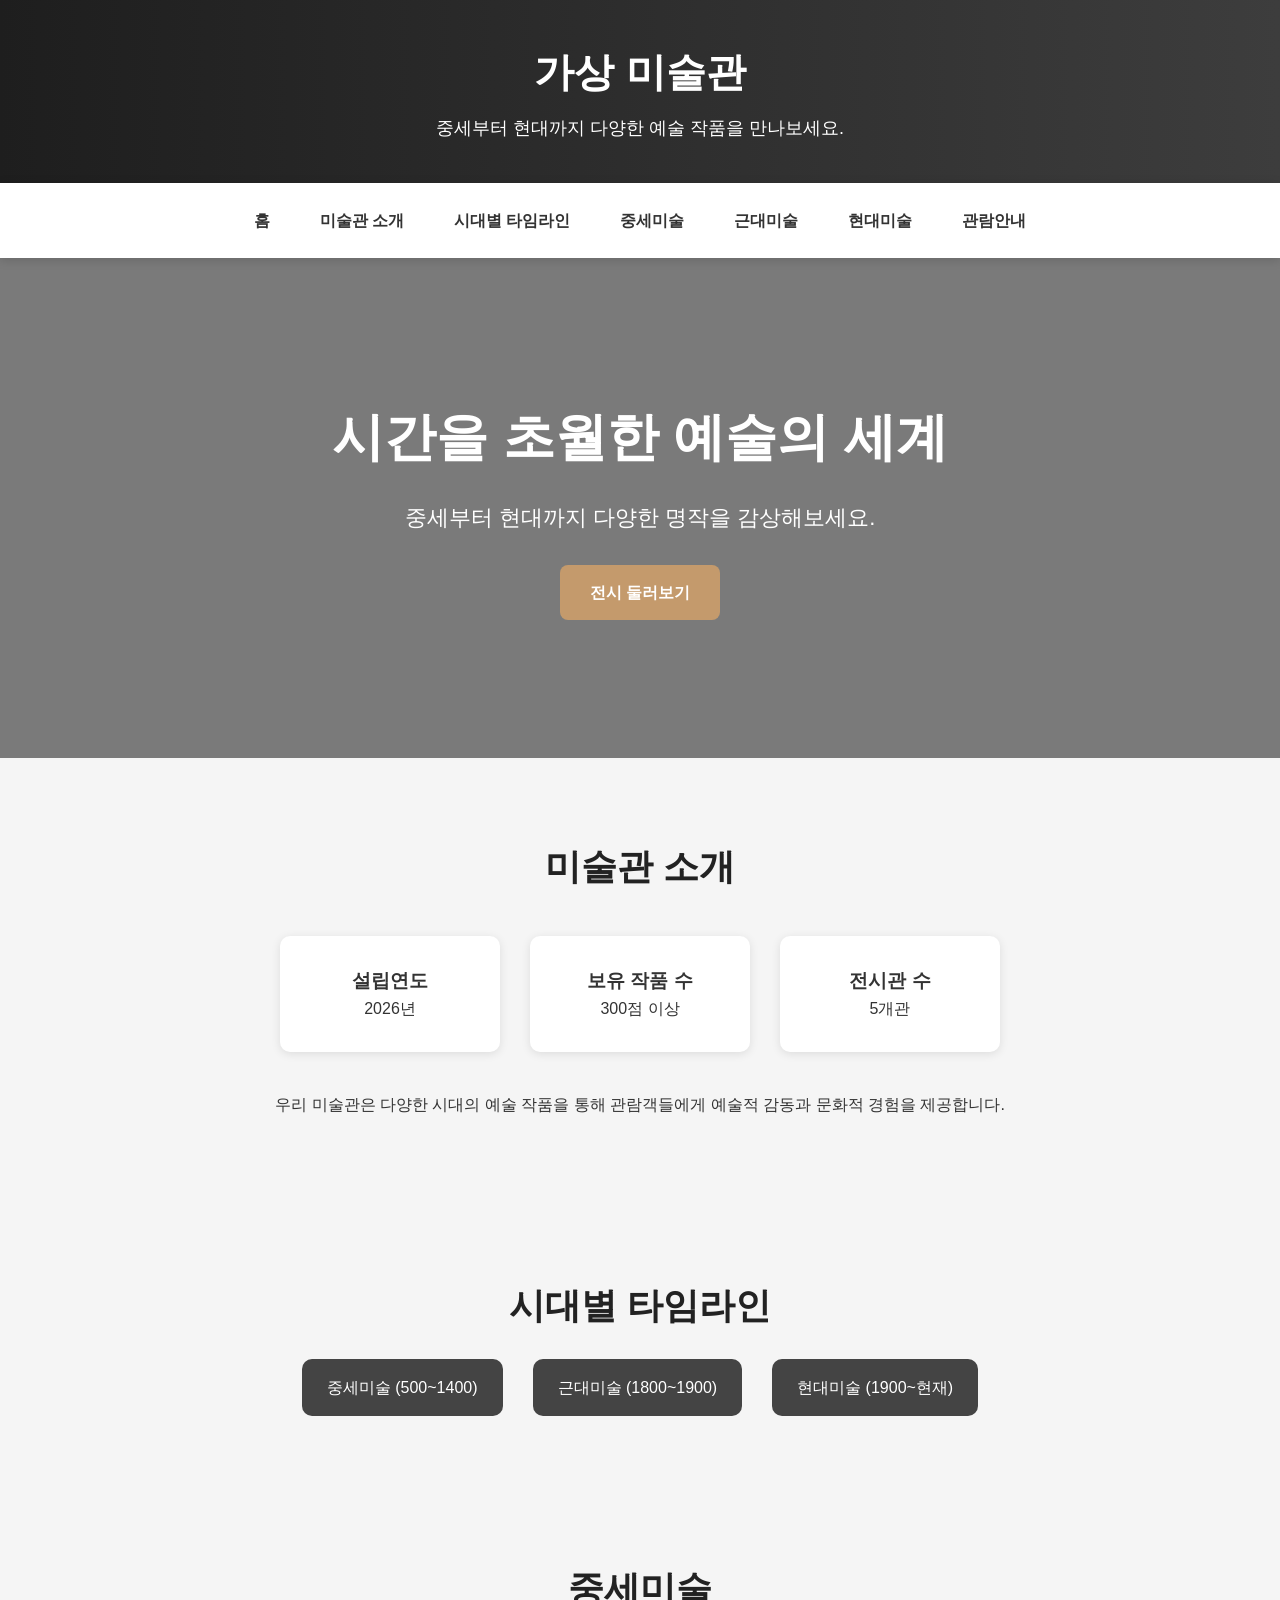
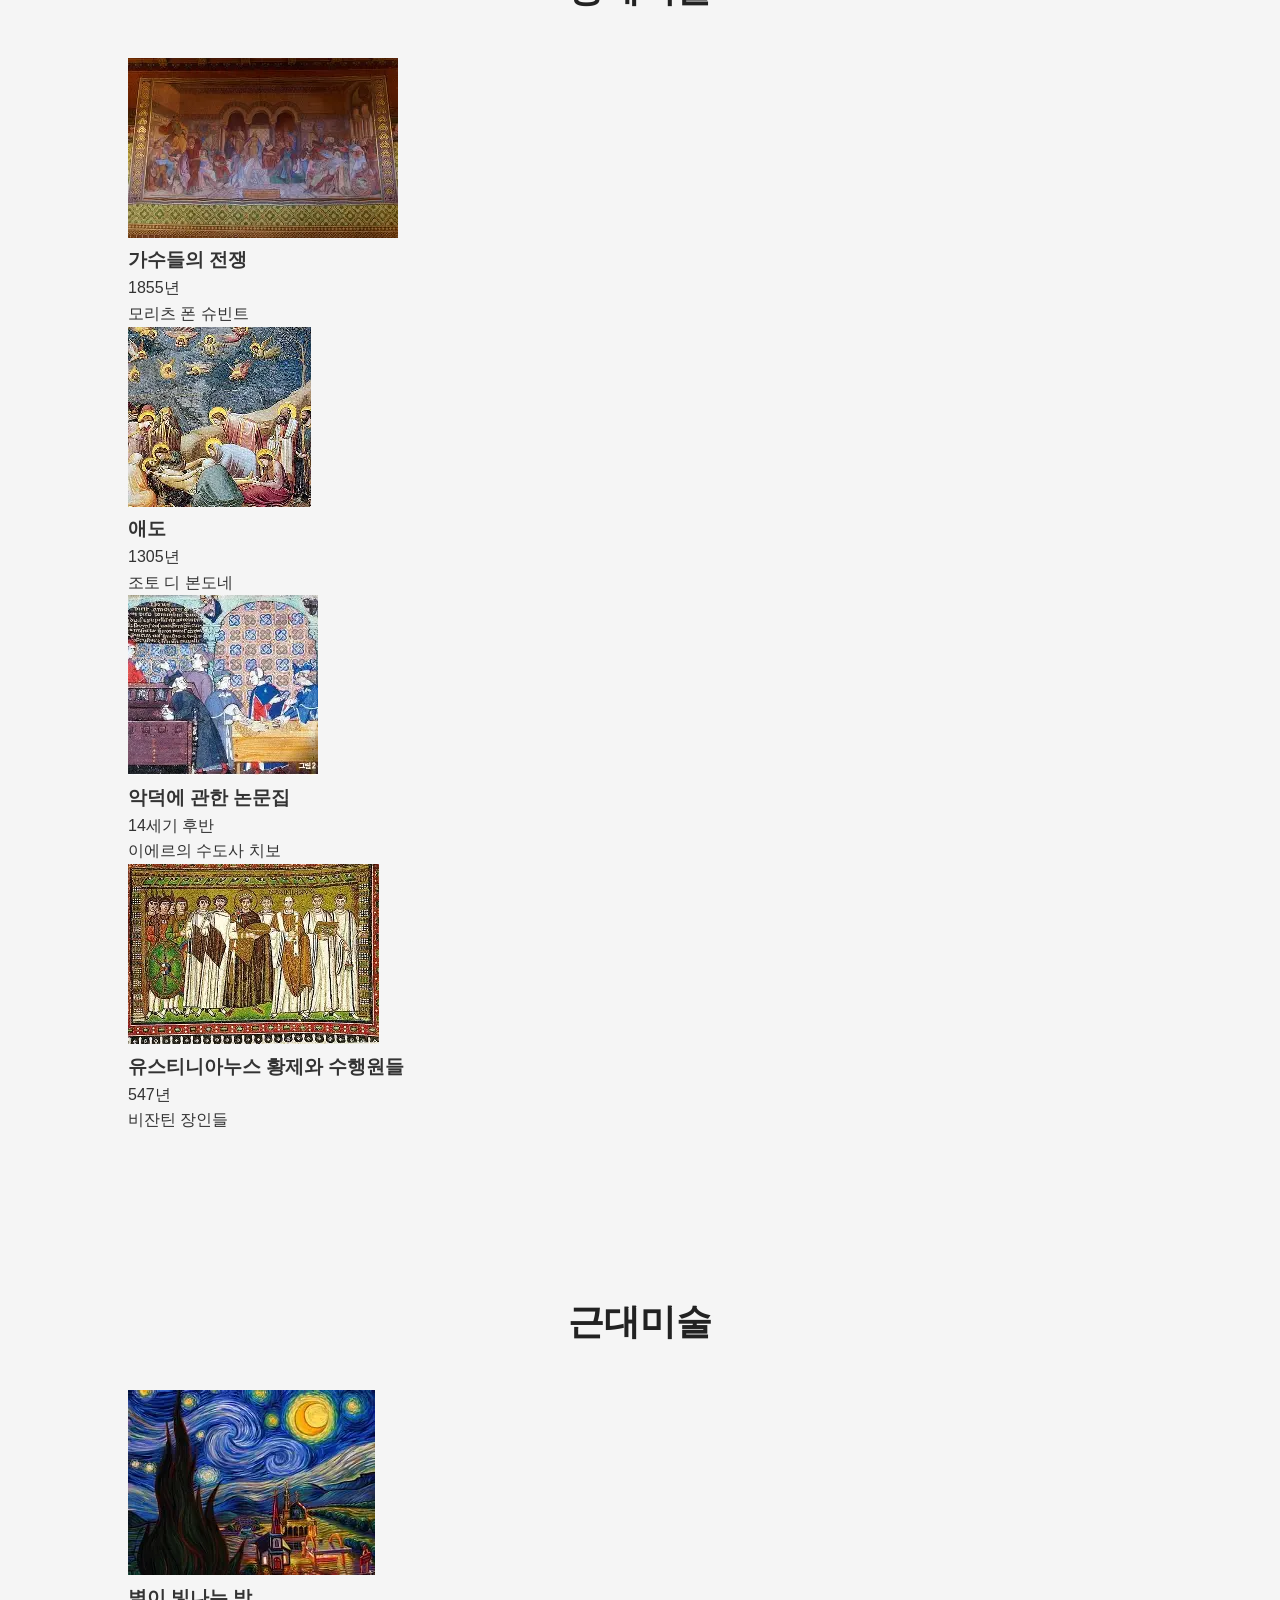
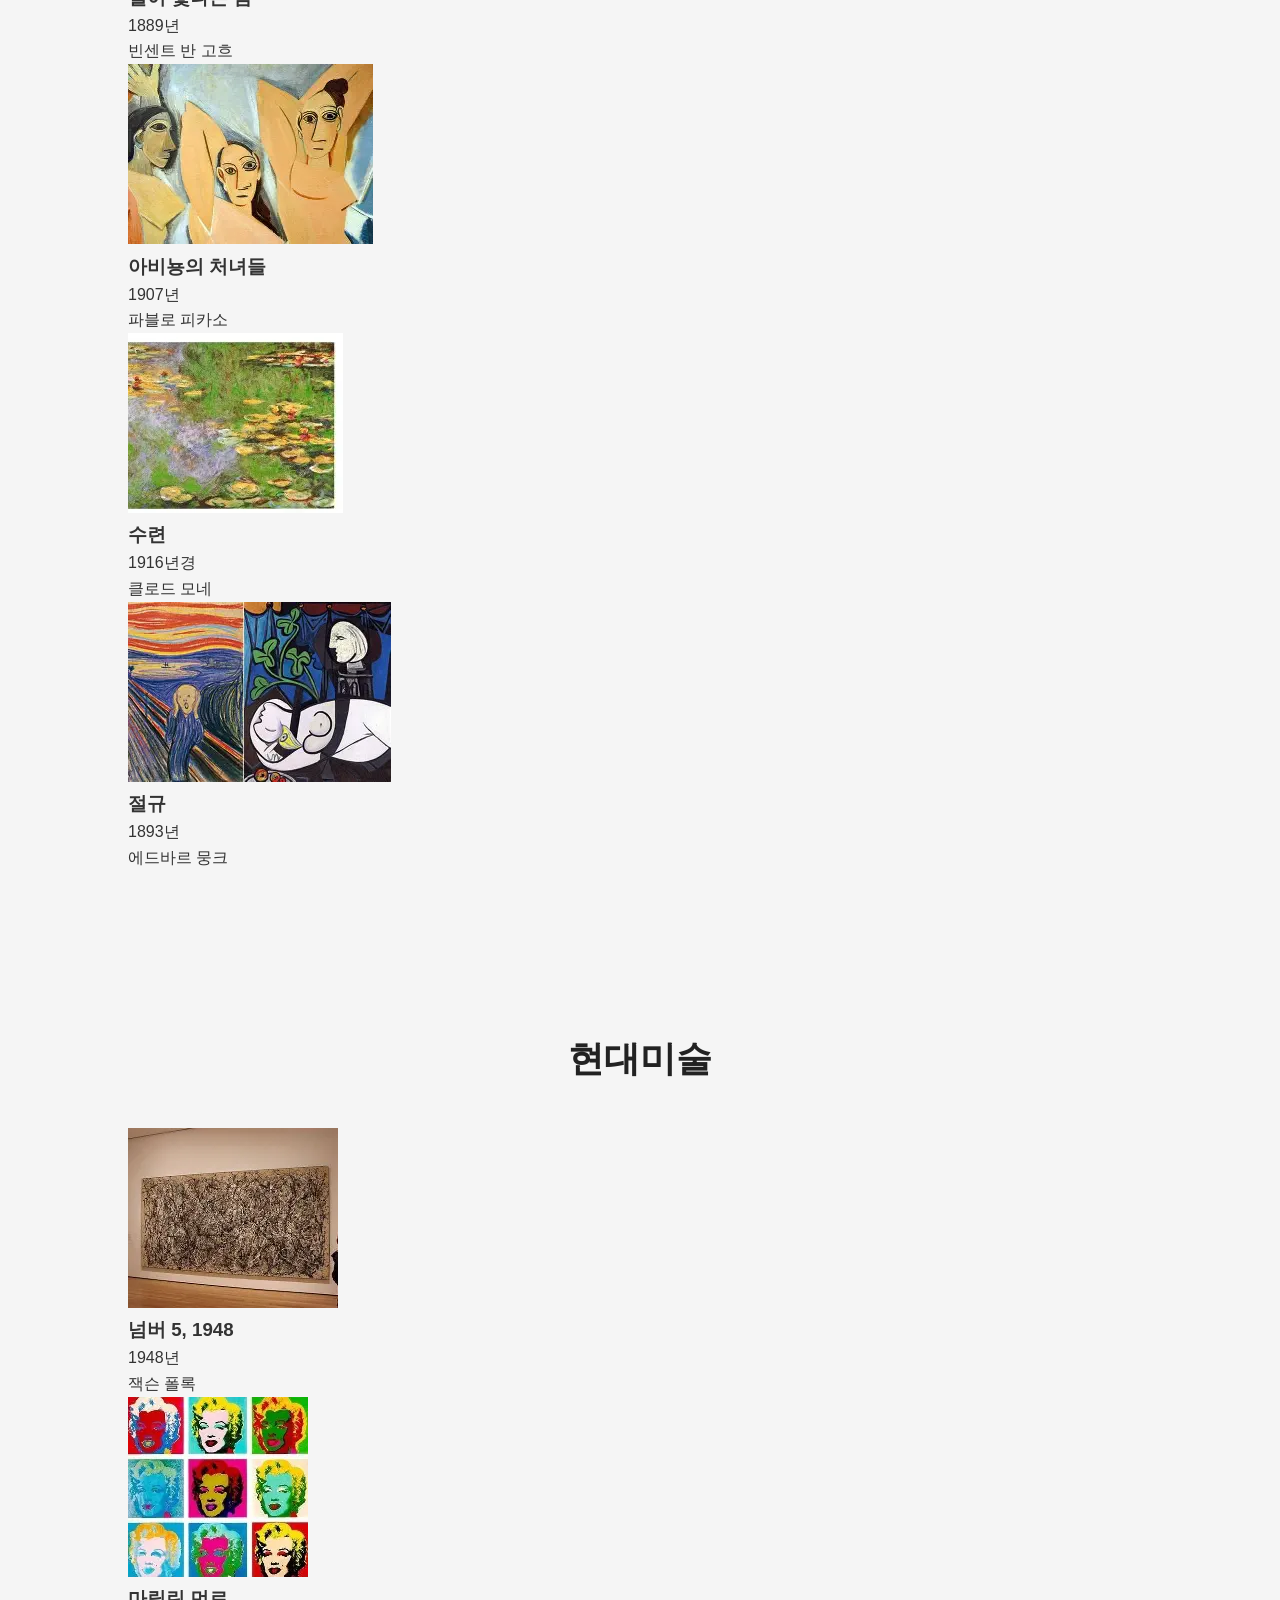
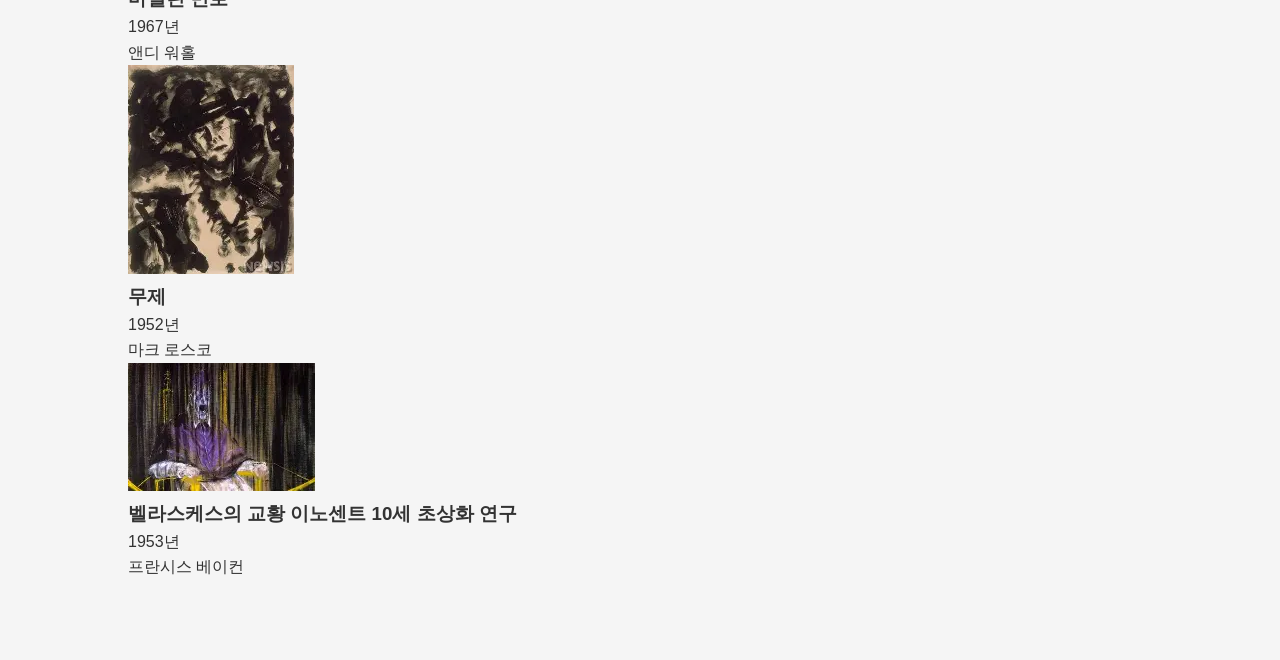
==== commit 9ab7c540: "Merge remote-tracking branch 'origin/feature/gallery'" ====
--- a/html/index.html
+++ b/html/index.html
@@ -81,6 +81,183 @@
           </div>
         </div>
       </section>
+
+      <!-- 중세미술 -->
+      <section id="medieval" class="gallery-section">
+        <h2 class="section-title">중세미술</h2>
+
+        <div class="gallery-grid">
+          <div class="art-card">
+            <a href="medieval-detail.html">
+              <img
+                src="/image/가수들의전쟁.webp"
+                alt="중세대표작"
+                class="art-image"
+              />
+            </a>
+
+            <div class="art-content">
+              <h3 class="art-title">가수들의 전쟁</h3>
+              <p>1855년</p>
+              <p>모리츠 폰 슈빈트</p>
+            </div>
+          </div>
+
+          <div class="art-card">
+            <img src="/image/애도.webp" alt="중세1" class="art-image" />
+
+            <div class="art-content">
+              <h3 class="art-title">애도</h3>
+              <p>1305년</p>
+              <p>조토 디 본도네</p>
+            </div>
+          </div>
+
+          <div class="art-card">
+            <img
+              src="/image/악덕에관한논문집.webp"
+              alt="중세2"
+              class="art-image"
+            />
+
+            <div class="art-content">
+              <h3 class="art-title">악덕에 관한 논문집</h3>
+              <p>14세기 후반</p>
+              <p>이에르의 수도사 치보</p>
+            </div>
+          </div>
+
+          <div class="art-card">
+            <img
+              src="/image/유스티니아누스황제와수행원들.webp"
+              alt="중세3"
+              class="art-image"
+            />
+
+            <div class="art-content">
+              <h3 class="art-title">유스티니아누스 황제와 수행원들</h3>
+              <p>547년</p>
+              <p>비잔틴 장인들</p>
+            </div>
+          </div>
+        </div>
+      </section>
+
+      <!-- 근대미술 -->
+      <section id="modern" class="gallery-section">
+        <h2 class="section-title">근대미술</h2>
+
+        <div class="gallery-grid">
+          <div class="art-card">
+            <a href="modern-detail.html">
+              <img
+                src="/image/별이빛나는밤.webp"
+                alt="근대대표작"
+                class="art-image"
+              />
+            </a>
+
+            <div class="art-content">
+              <h3 class="art-title">별이 빛나는 밤</h3>
+              <p>1889년</p>
+              <p>빈센트 반 고흐</p>
+            </div>
+          </div>
+
+          <div class="art-card">
+            <img
+              src="/image/아비뇽의처녀들.webp"
+              alt="근대1"
+              class="art-image"
+            />
+
+            <div class="art-content">
+              <h3 class="art-title">아비뇽의 처녀들</h3>
+              <p>1907년</p>
+              <p>파블로 피카소</p>
+            </div>
+          </div>
+
+          <div class="art-card">
+            <img src="/image/수련.webp" alt="근대2" class="art-image" />
+
+            <div class="art-content">
+              <h3 class="art-title">수련</h3>
+              <p>1916년경</p>
+              <p>클로드 모네</p>
+            </div>
+          </div>
+
+          <div class="art-card">
+            <img src="/image/절규.webp" alt="근대3" class="art-image" />
+
+            <div class="art-content">
+              <h3 class="art-title">절규</h3>
+              <p>1893년</p>
+              <p>에드바르 뭉크</p>
+            </div>
+          </div>
+        </div>
+      </section>
+
+      <!-- 현대미술 -->
+      <section id="contemporary" class="gallery-section">
+        <h2 class="section-title">현대미술</h2>
+
+        <div class="gallery-grid">
+          <div class="art-card">
+            <a href="contemporary-detail.html">
+              <img
+                src="/image/넘버5,1948.webp"
+                alt="현대대표작"
+                class="art-image"
+              />
+            </a>
+
+            <div class="art-content">
+              <h3 class="art-title">넘버 5, 1948</h3>
+              <p>1948년</p>
+              <p>잭슨 폴록</p>
+            </div>
+          </div>
+
+          <div class="art-card">
+            <img src="/image/마릴린먼로.webp" alt="현대1" class="art-image" />
+
+            <div class="art-content">
+              <h3 class="art-title">마릴린 먼로</h3>
+              <p>1967년</p>
+              <p>앤디 워홀</p>
+            </div>
+          </div>
+
+          <div class="art-card">
+            <img src="/image/무제.webp" alt="현대2" class="art-image" />
+
+            <div class="art-content">
+              <h3 class="art-title">무제</h3>
+              <p>1952년</p>
+              <p>마크 로스코</p>
+            </div>
+          </div>
+
+          <div class="art-card">
+            <img
+              src="/image/벨라스케스의교황이노센트10세초상화연구.webp"
+              alt="현대3"
+              class="art-image"
+            />
+
+            <div class="art-content">
+              <h3 class="art-title">
+                벨라스케스의 교황 이노센트 10세 초상화 연구
+              </h3>
+              <p>1953년</p>
+              <p>프란시스 베이컨</p>
+            </div>
+          </div>
+        </div>
+      </section>
     </main>
     <footer></footer>
   </body>
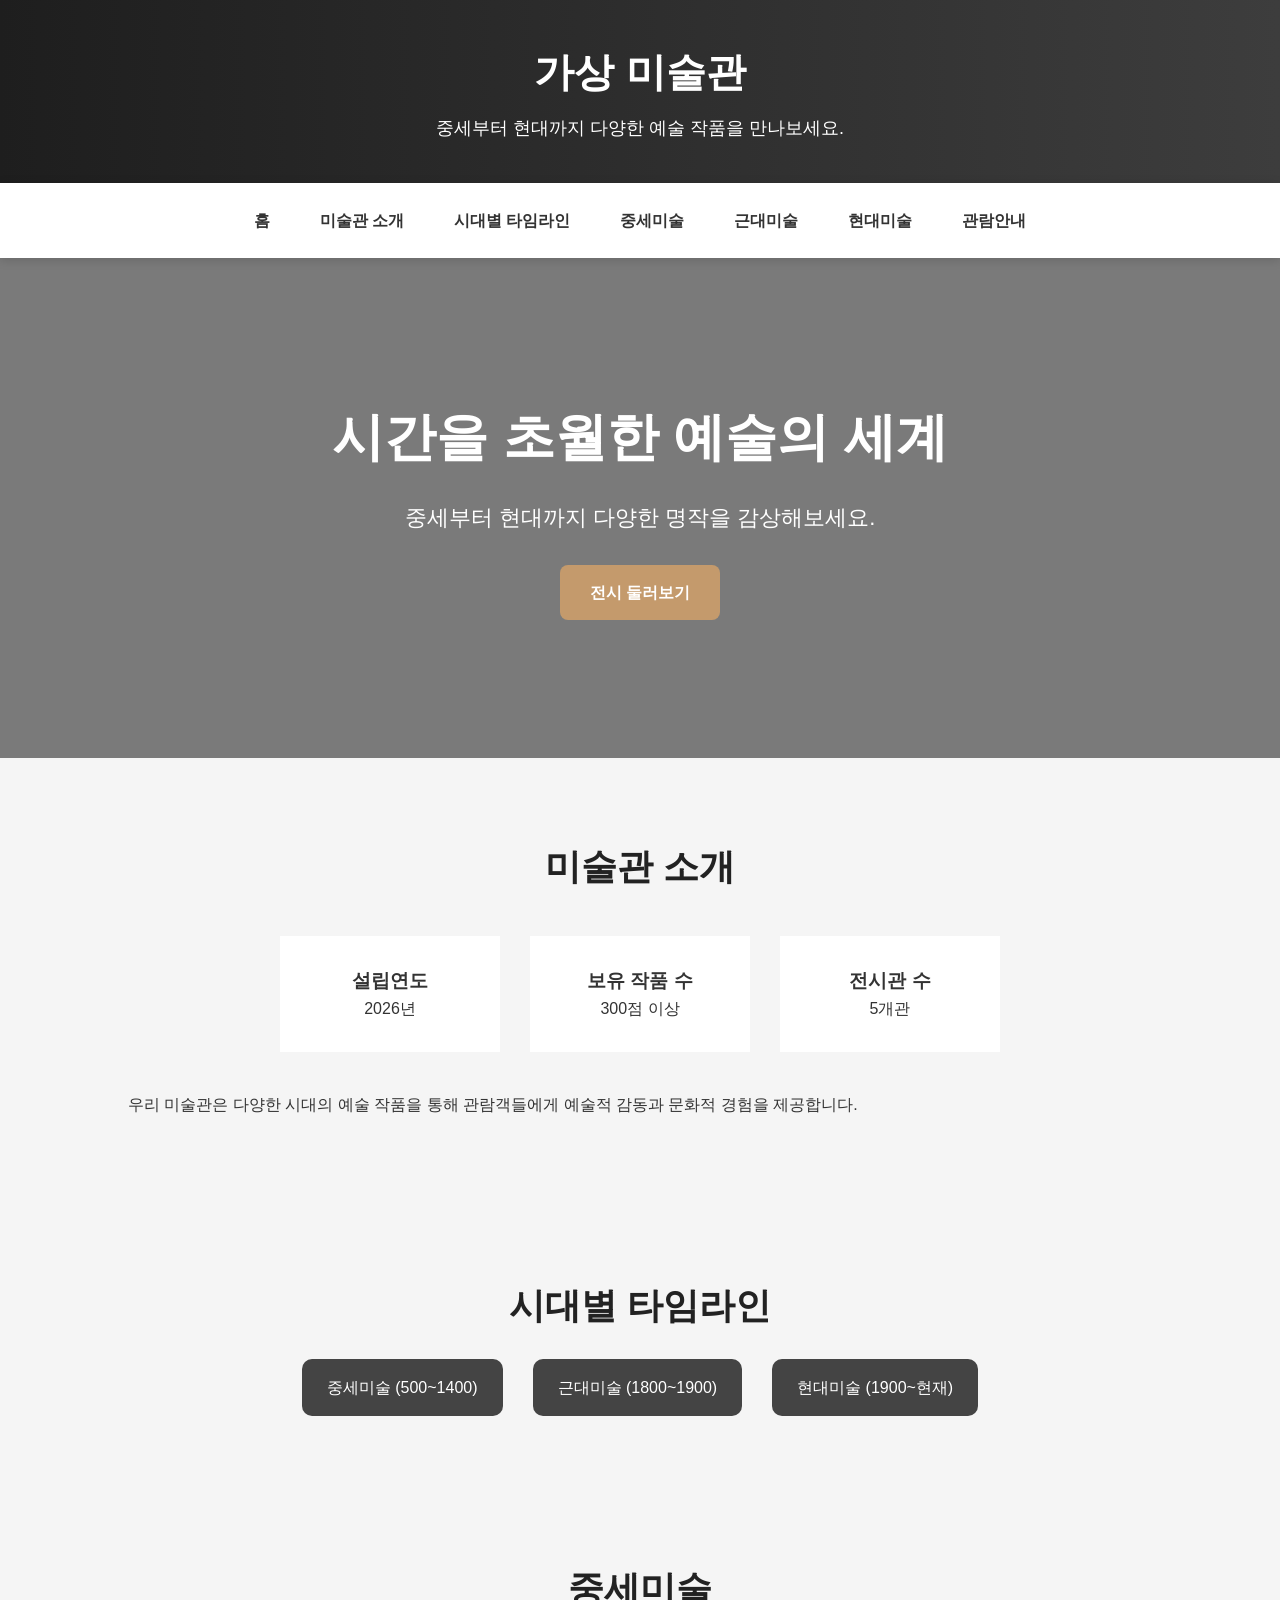
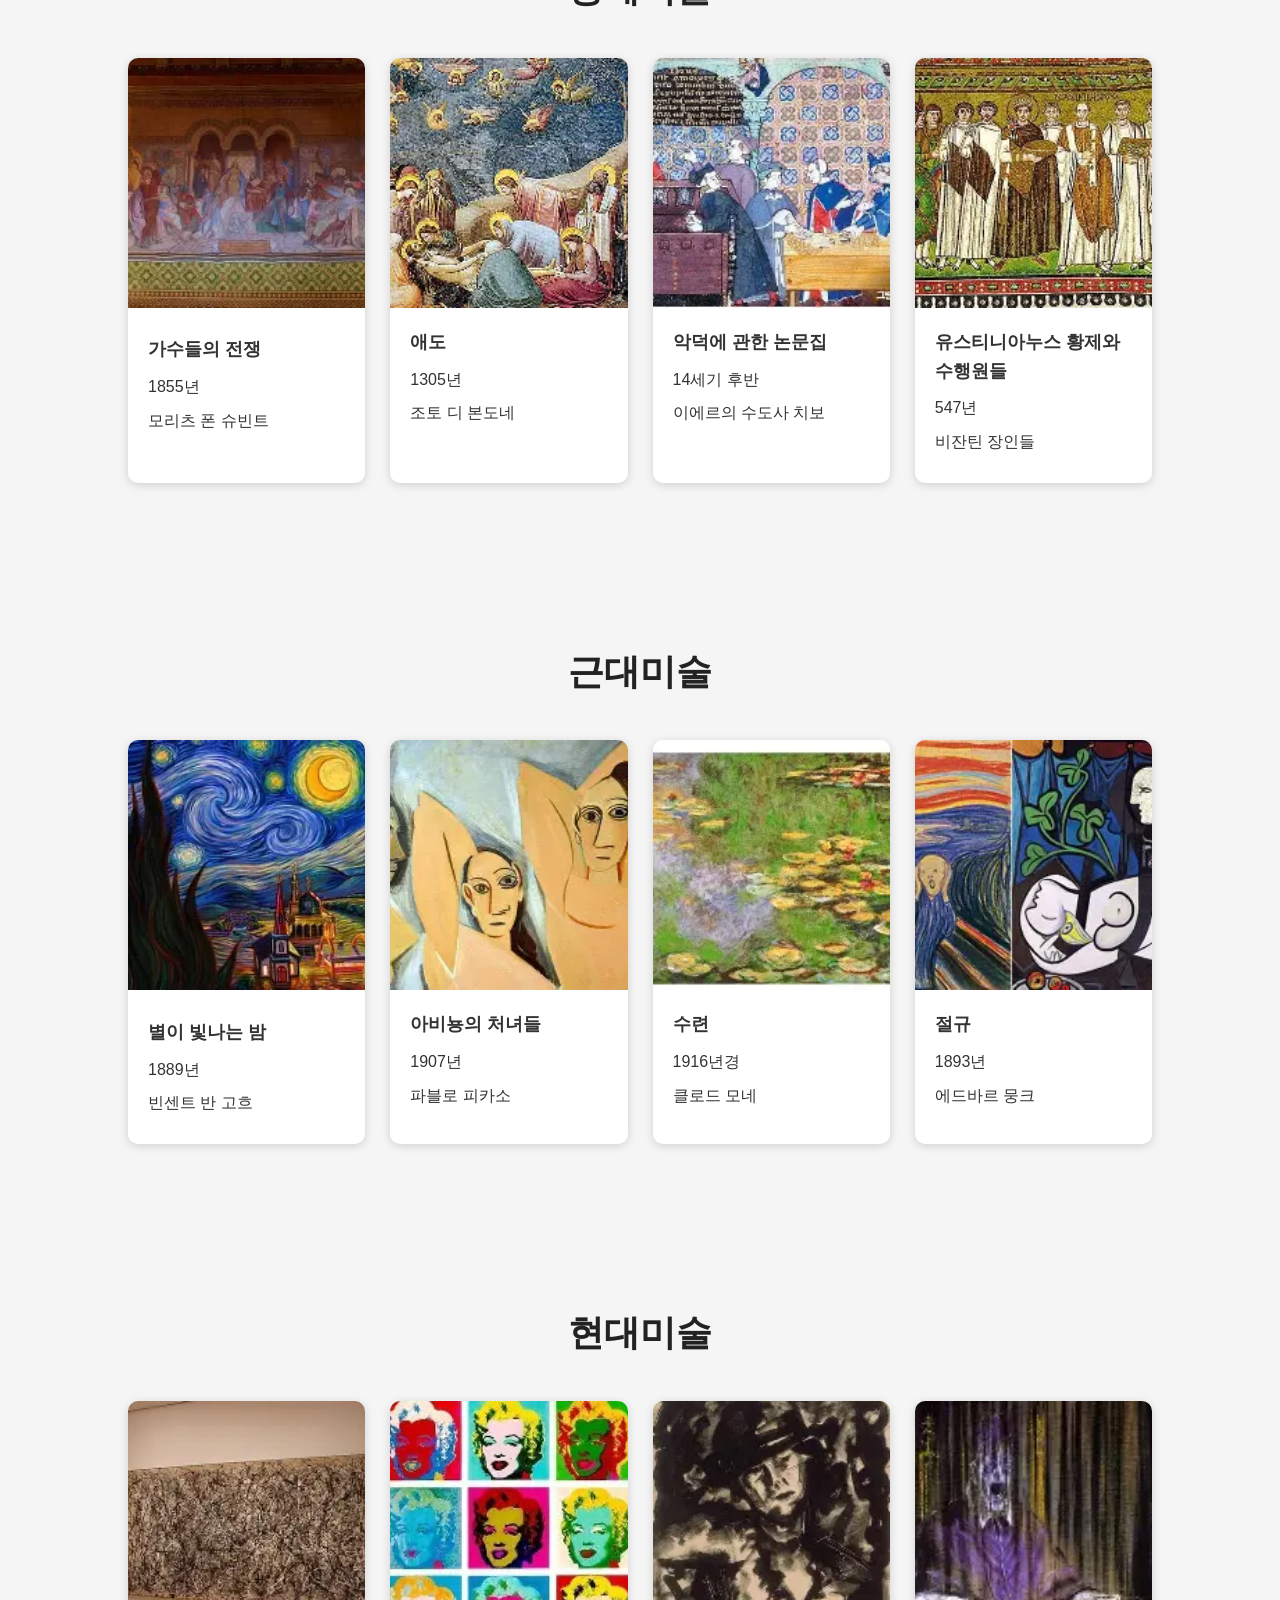
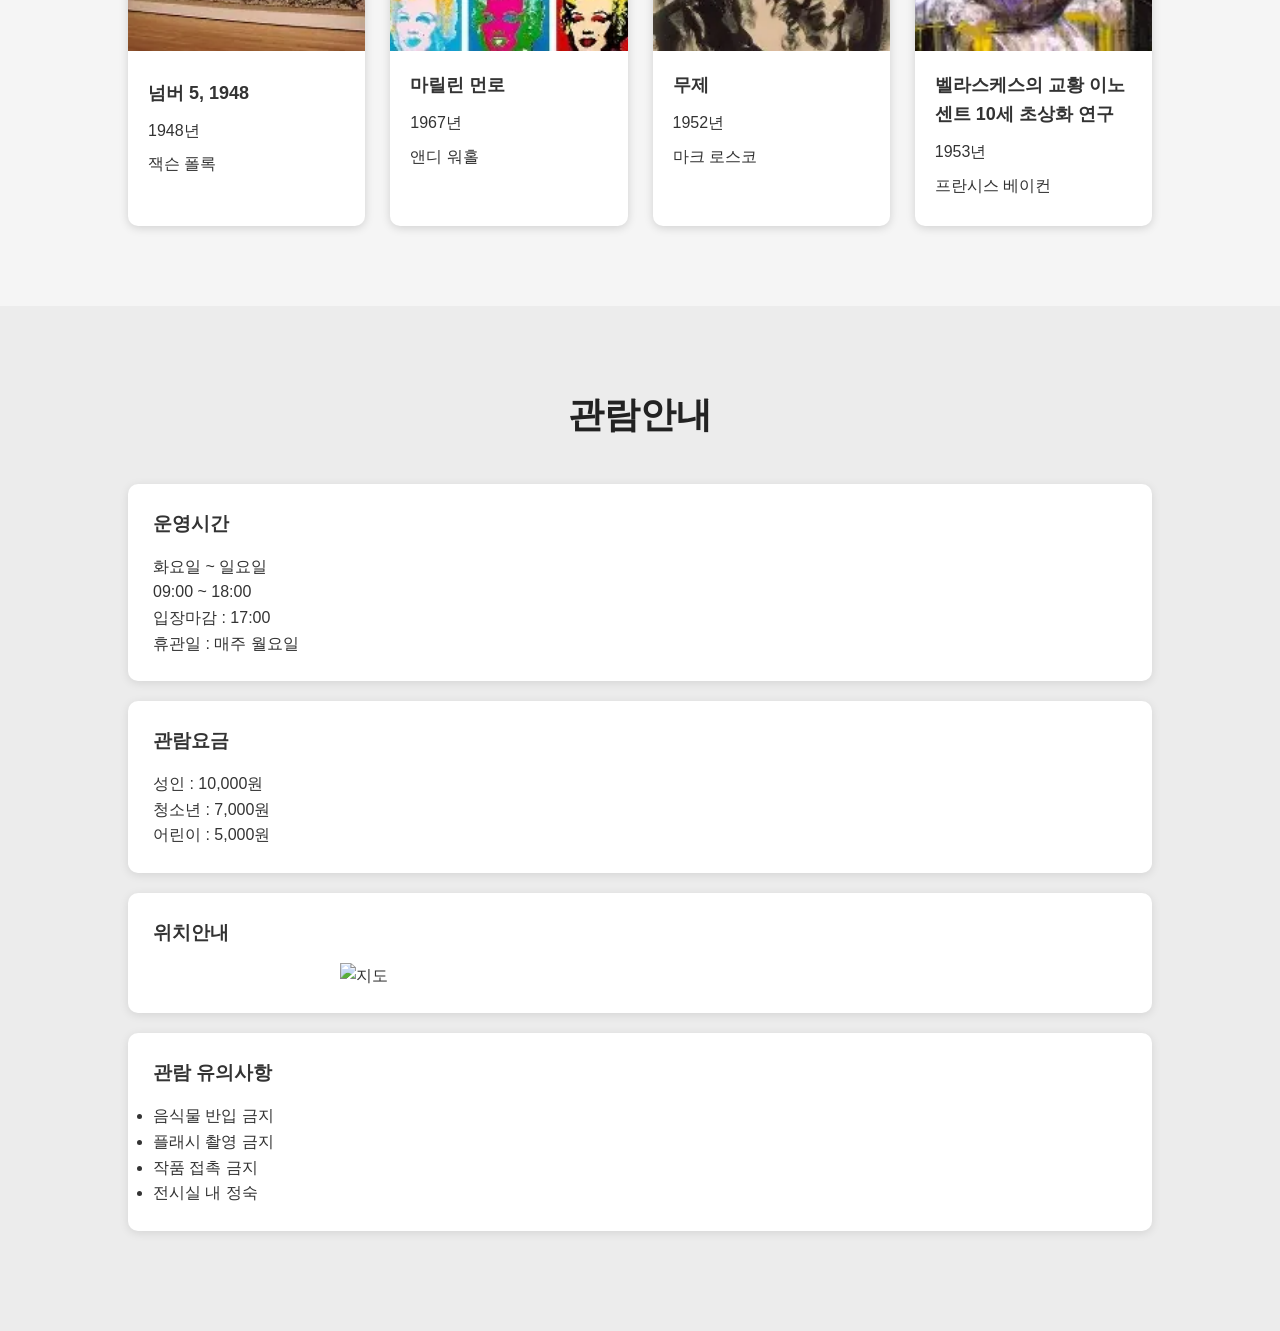
==== commit 6d348a85: "Merge remote-tracking branch 'origin/feature/visitor-info'" ====
--- a/html/index.html
+++ b/html/index.html
@@ -258,6 +258,49 @@
           </div>
         </div>
       </section>
+
+      <!-- 관람안내 -->
+      <section id="visitor-info" class="visitor-section">
+        <h2 class="section-title">관람안내</h2>
+
+        <div class="info-box">
+          <h3>운영시간</h3>
+
+          <p>화요일 ~ 일요일</p>
+          <p>09:00 ~ 18:00</p>
+          <p>입장마감 : 17:00</p>
+          <p>휴관일 : 매주 월요일</p>
+        </div>
+
+        <div class="price-box">
+          <h3>관람요금</h3>
+
+          <p>성인 : 10,000원</p>
+          <p>청소년 : 7,000원</p>
+          <p>어린이 : 5,000원</p>
+        </div>
+
+        <div class="location-box">
+          <h3>위치안내</h3>
+
+          <img
+            src="https://upload.wikimedia.org/wikipedia/commons/thumb/8/88/Simpleicons_Places_map-marker.svg/512px-Simpleicons_Places_map-marker.svg.png"
+            alt="지도"
+            class="map-image"
+          />
+        </div>
+
+        <div class="notice-box">
+          <h3>관람 유의사항</h3>
+
+          <ul class="notice-list">
+            <li>음식물 반입 금지</li>
+            <li>플래시 촬영 금지</li>
+            <li>작품 접촉 금지</li>
+            <li>전시실 내 정숙</li>
+          </ul>
+        </div>
+      </section>
     </main>
     <footer></footer>
   </body>
--- a/css/index.css
+++ b/css/index.css
@@ -185,17 +185,117 @@
   width: 220px;
 
   text-align: center;
+}
+/* =========================
+   SECTION
+========================= */
+
+section {
+  padding: 80px 10%;
+}
+
+.section-title {
+  text-align: center;
+  font-size: 36px;
+  margin-bottom: 40px;
+  color: #222;
+}
+
+/* =========================
+   GALLERY
+========================= */
+
+.art-card {
+  display: flex;
+  flex-direction: column;
+  height: 100%;
+}
+
+.art-content {
+  padding: 20px;
+  flex-grow: 1;
+}
+
+.gallery-grid {
+  display: grid;
+
+  grid-template-columns: repeat(4, 1fr);
+
+  gap: 25px;
+}
+
+.art-card {
+  background-color: white;
 
   border-radius: 10px;
 
+  overflow: hidden;
+
+  box-shadow: 0 2px 10px rgba(0, 0, 0, 0.15);
+
+  transition: 0.3s;
+}
+
+.art-card:hover {
+  transform: translateY(-10px);
+}
+
+.art-image {
+  width: 100%;
+  height: 250px;
+
+  object-fit: cover;
+}
+
+.art-content {
+  padding: 20px;
+  list-style: none;
+}
+
+.art-title {
+  margin-bottom: 10px;
+  font-size: 18px;
+}
+
+.art-content p {
+  margin-bottom: 8px;
+}
+
+/* =========================
+   VISITOR
+========================= */
+
+.visitor-section {
+  background-color: #ececec;
+}
+
+.info-box,
+.price-box,
+.location-box,
+.notice-box {
+  background: white;
+
+  padding: 25px;
+
+  margin-bottom: 20px;
+
+  border-radius: 10px;
+
   box-shadow: 0 2px 10px rgba(0, 0, 0, 0.1);
 }
 
-.intro-section p {
-  text-align: center;
-  max-width: 900px;
+.info-box h3,
+.price-box h3,
+.location-box h3,
+.notice-box h3 {
+  margin-bottom: 15px;
+}
+
+.map-image {
+  width: 100%;
+  max-width: 600px;
+
+  display: block;
+
   margin: auto;
 }
-.timeline-item a:hover {
-  background-color: #c49a6c;
-}
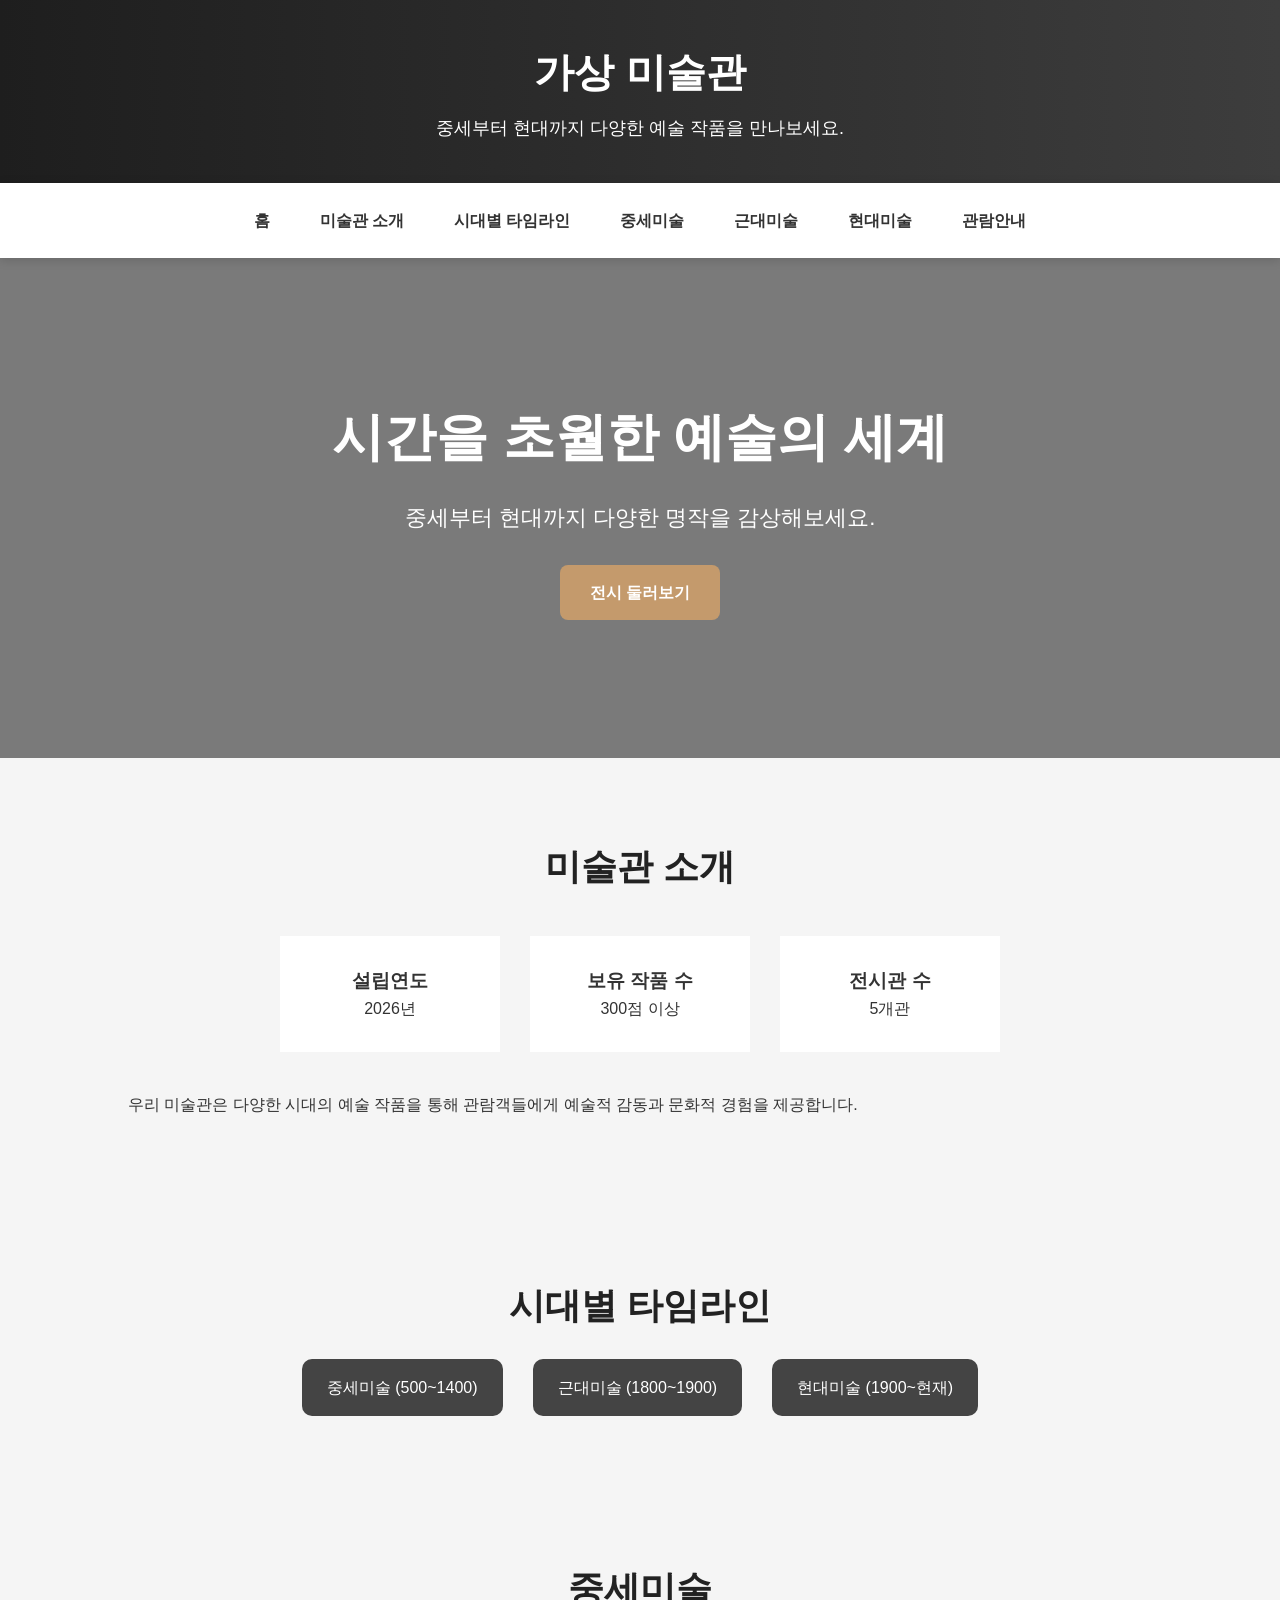
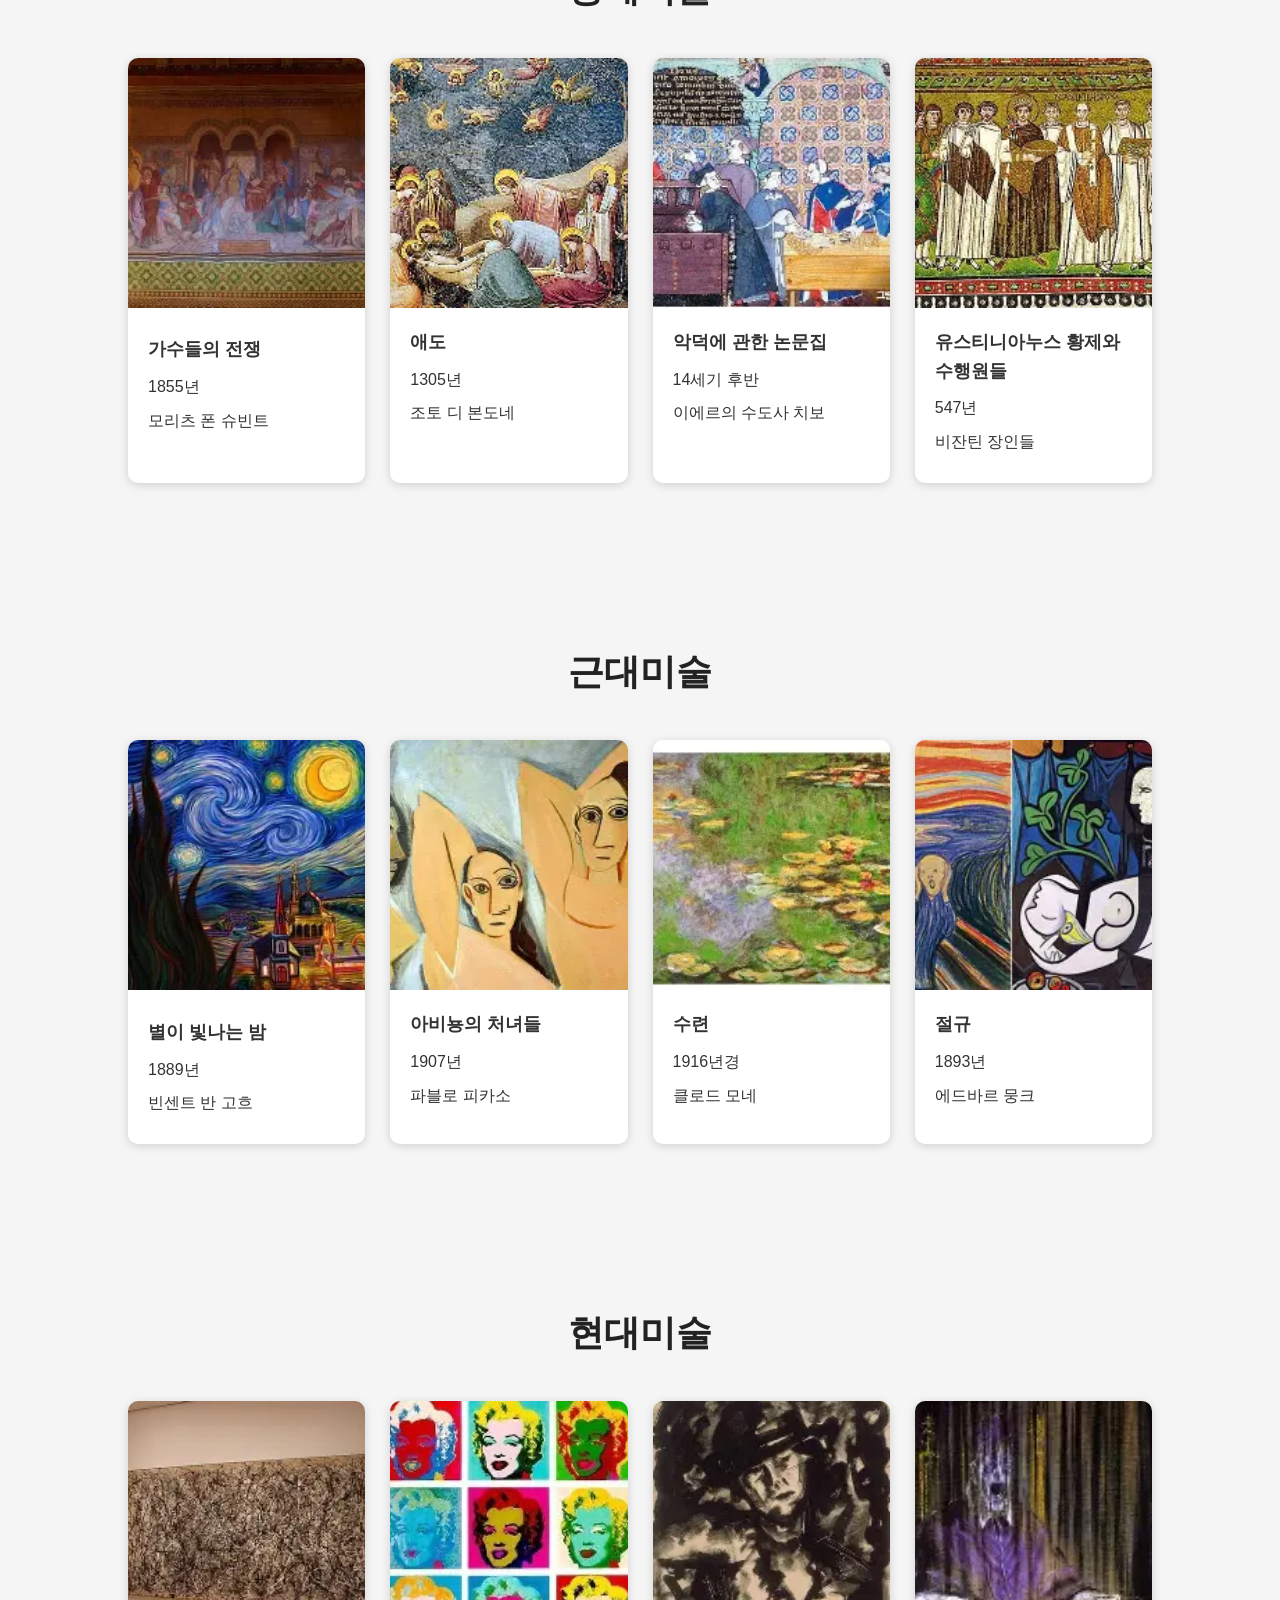
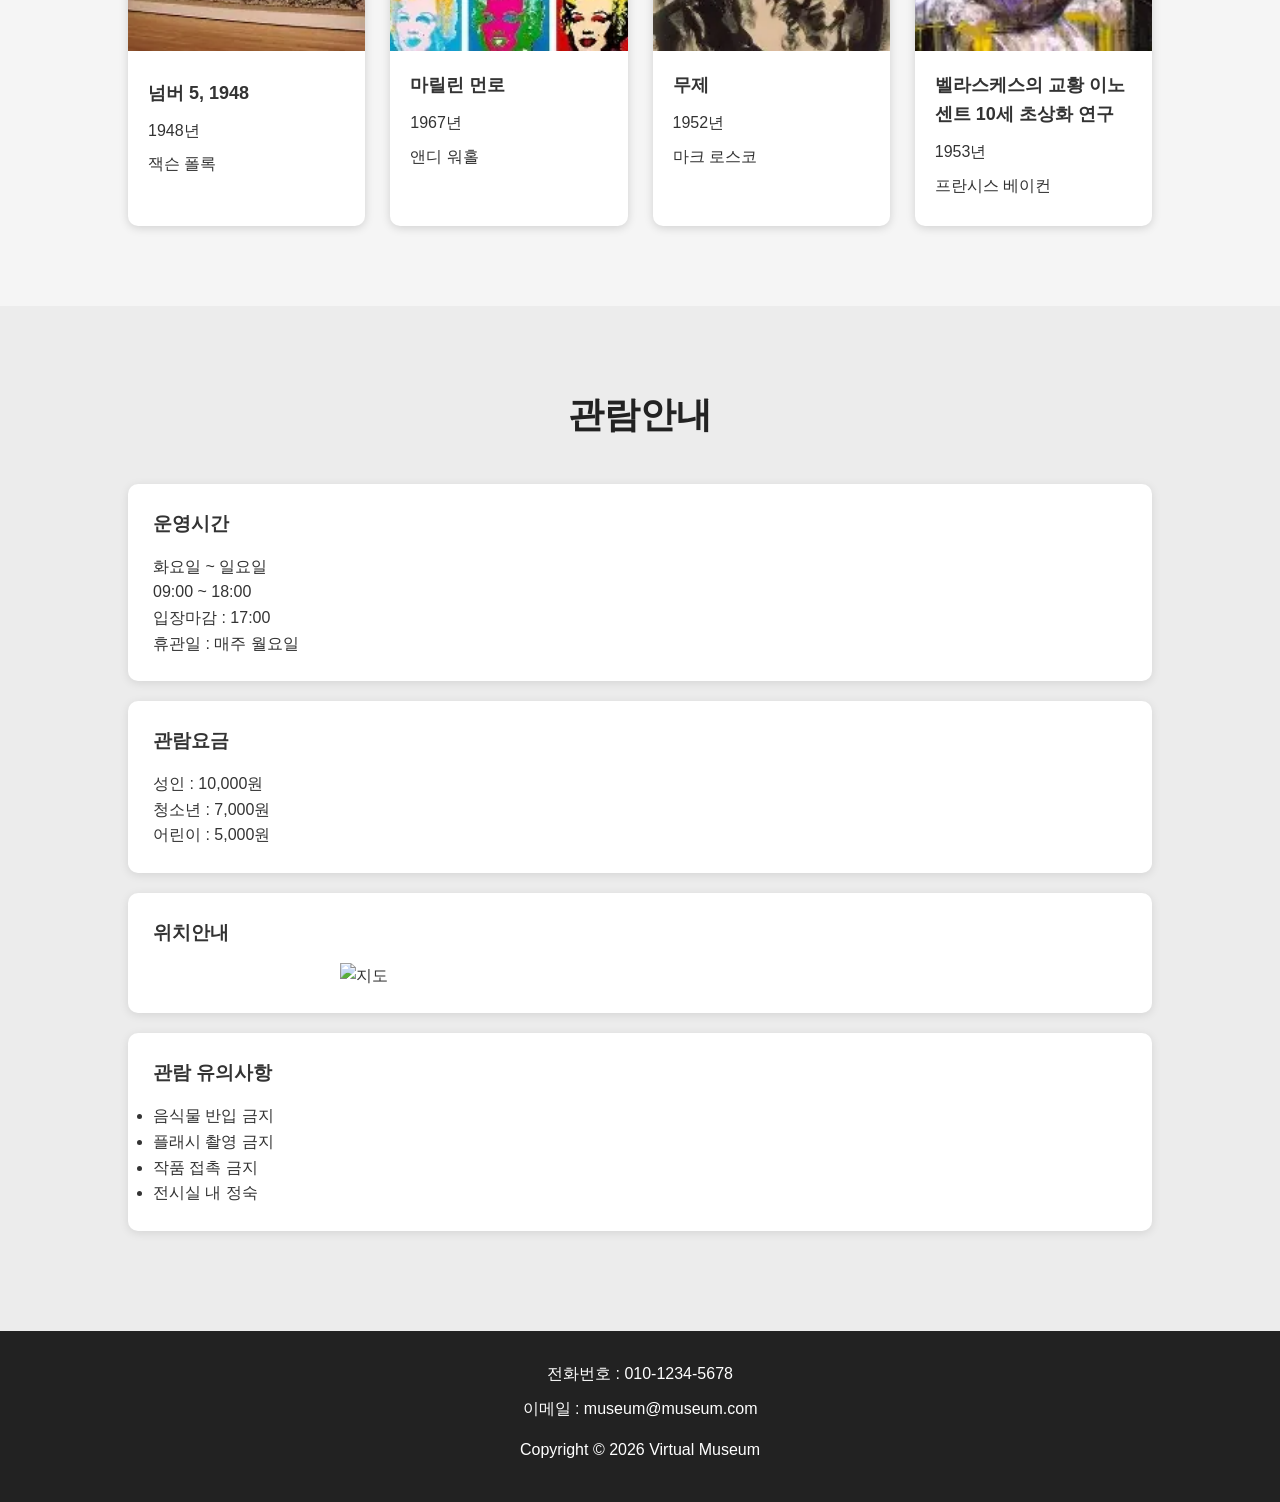
==== commit 59878b15: "Merge remote-tracking branch 'origin/feature/footer'" ====
--- a/html/index.html
+++ b/html/index.html
@@ -302,6 +302,15 @@
         </div>
       </section>
     </main>
-    <footer></footer>
+    <!-- 푸터 -->
+    <footer class="footer">
+      <div class="footer-contact">
+        <p class="footer-phone">전화번호 : 010-1234-5678</p>
+
+        <p class="footer-email">이메일 : museum@museum.com</p>
+      </div>
+
+      <p class="footer-copy">Copyright © 2026 Virtual Museum</p>
+    </footer>
   </body>
 </html>
--- a/css/index.css
+++ b/css/index.css
@@ -122,36 +122,6 @@
   border-radius: 8px;
   font-weight: bold;
 }
-/* =========================
-   TIMELINE
-========================= */
-
-.timeline {
-  display: flex;
-  justify-content: center;
-  gap: 30px;
-}
-
-.timeline-item a {
-  text-decoration: none;
-
-  color: white;
-  background-color: #444;
-
-  padding: 20px 25px;
-
-  border-radius: 10px;
-
-  transition: 0.3s;
-}
-
-.nav a:hover {
-  background-color: #333;
-  color: white;
-}
-.banner-btn:hover {
-  background-color: #a67c52;
-}
 
 /* =========================
    SECTION
@@ -187,18 +157,34 @@
   text-align: center;
 }
 /* =========================
-   SECTION
-========================= */
-
-section {
-  padding: 80px 10%;
-}
-
-.section-title {
-  text-align: center;
-  font-size: 36px;
-  margin-bottom: 40px;
-  color: #222;
+   TIMELINE
+========================= */
+
+.timeline {
+  display: flex;
+  justify-content: center;
+  gap: 30px;
+}
+
+.timeline-item a {
+  text-decoration: none;
+
+  color: white;
+  background-color: #444;
+
+  padding: 20px 25px;
+
+  border-radius: 10px;
+
+  transition: 0.3s;
+}
+
+.nav a:hover {
+  background-color: #333;
+  color: white;
+}
+.banner-btn:hover {
+  background-color: #a67c52;
 }
 
 /* =========================
@@ -299,3 +285,62 @@
 
   margin: auto;
 }
+
+/* =========================
+   FOOTER
+========================= */
+
+.footer {
+  background-color: #222;
+  color: white;
+
+  text-align: center;
+
+  padding: 30px;
+}
+
+.footer-contact {
+  margin-bottom: 15px;
+}
+
+.footer p {
+  margin-bottom: 10px;
+}
+
+/* =========================
+   RESPONSIVE
+========================= */
+
+@media (max-width: 1200px) {
+  .gallery-grid {
+    grid-template-columns: repeat(2, 1fr);
+  }
+}
+
+@media (max-width: 768px) {
+  .nav {
+    flex-wrap: wrap;
+  }
+
+  .intro-content {
+    flex-direction: column;
+    align-items: center;
+  }
+
+  .timeline {
+    flex-direction: column;
+    align-items: center;
+  }
+
+  .gallery-grid {
+    grid-template-columns: 1fr;
+  }
+
+  .banner-title {
+    font-size: 36px;
+  }
+
+  .banner-text {
+    font-size: 18px;
+  }
+}
